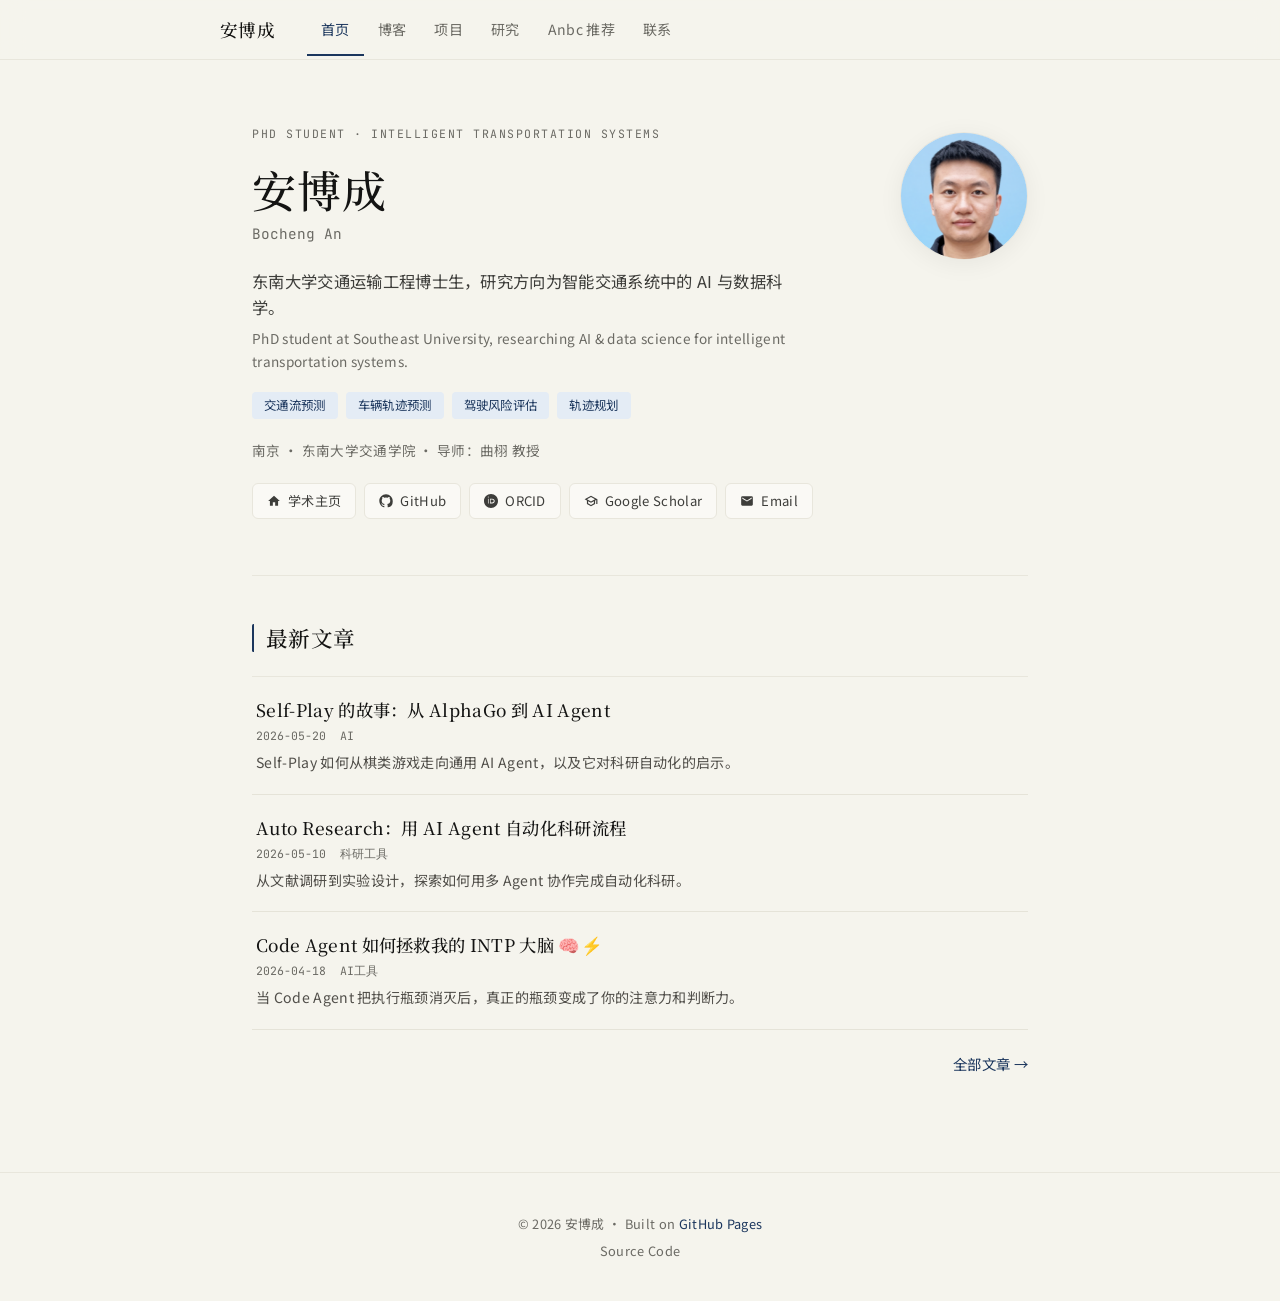
==== index.html @ 993561b3 "refactor: Kami 亮色编辑感重构 — parchment/ink-blue 单色调、衬线标题层级、卡片改细线列表、撤 banner" ====
<!DOCTYPE html>
<html lang="zh-CN">
<head>
<meta charset="UTF-8">
<meta name="viewport" content="width=device-width, initial-scale=1.0">
<title>安博成 | Bocheng An</title>
<link rel="icon" type="image/png" href="favicon.png">
<meta name="description" content="安博成（Bocheng An）的个人主页 — 东南大学交通运输工程博士生，研究方向为智能交通系统中的 AI 与数据科学。">
<meta property="og:title" content="安博成 | Bocheng An">
<meta property="og:description" content="东南大学交通运输工程博士生，研究方向为智能交通系统中的 AI 与数据科学。">
<meta property="og:type" content="website">
<meta property="og:image" content="https://xiaoan17.github.io/banner.jpg">
<link rel="preconnect" href="https://fonts.googleapis.com">
<link rel="preconnect" href="https://fonts.gstatic.com" crossorigin>
<link href="https://fonts.googleapis.com/css2?family=JetBrains+Mono:wght@400;700&family=Noto+Sans+SC:wght@300;400;500;700&family=Noto+Serif+SC:wght@500&display=swap" rel="stylesheet">
<style>
:root {
  --parchment: #f5f4ed; --ivory: #faf9f5; --warm-sand: #e8e6dc;
  --brand: #1B365D;
  --near-black: #141413; --dark-warm: #3d3d3a; --olive: #504e49; --stone: #6b6a64;
  --border: #e8e6dc; --border-soft: #e5e3d8; --tag-bg: #E4ECF5;
  --serif: 'Noto Serif SC', 'Songti SC', 'STSong', Georgia, serif;
  --sans: 'Noto Sans SC', -apple-system, 'PingFang SC', sans-serif;
  --mono: 'JetBrains Mono', 'SF Mono', Consolas, monospace;
}
* { margin: 0; padding: 0; box-sizing: border-box; }
::selection { background: var(--tag-bg); color: var(--brand); }
:focus-visible { outline: 2px solid var(--brand); outline-offset: 2px; border-radius: 4px; }
html { scroll-behavior: smooth; }
body {
  font-family: var(--sans); background: var(--parchment); color: var(--near-black);
  line-height: 1.65; letter-spacing: 0.02em; min-height: 100vh;
}
.mono { font-family: var(--mono); letter-spacing: 0; }
a { color: var(--brand); text-decoration: none; }
a:hover { text-decoration: underline; text-underline-offset: 3px; }
.container { max-width: 840px; margin: 0 auto; padding: 0 32px; }

/* Nav */
.site-nav {
  position: sticky; top: 0; z-index: 90; background: rgba(245,244,237,0.9);
  backdrop-filter: blur(12px); border-bottom: 1px solid var(--border); padding: 0 32px;
}
.nav-inner { max-width: 840px; margin: 0 auto; display: flex; align-items: center; }
.nav-brand {
  font-family: var(--serif); font-weight: 500; font-size: 1.1em; letter-spacing: 0.02em;
  margin-right: 32px; padding: 15px 0; color: var(--near-black);
}
.nav-tabs { display: flex; overflow-x: auto; }
.nav-tab {
  padding: 15px 14px 13px; font-size: 0.88em; color: var(--stone); cursor: pointer;
  border-bottom: 2px solid transparent; transition: color 0.15s; white-space: nowrap; user-select: none;
}
.nav-tab:hover { color: var(--near-black); }
.nav-tab.active { color: var(--brand); border-bottom-color: var(--brand); }

/* Pages */
.page { display: none; padding: 56px 0 96px; min-height: 70vh; }
.page.active { display: block; }

/* Hero */
.hero { padding: 8px 0 56px; border-bottom: 1px solid var(--border); }
.hero-grid { display: grid; grid-template-columns: 1fr auto; gap: 48px; align-items: start; }
.hero-right { display: flex; flex-direction: column; align-items: center; padding-top: 8px; }
.hero-avatar {
  width: 128px; height: 128px; border-radius: 50%; overflow: hidden;
  border: 1px solid var(--border); box-shadow: 0 4px 24px rgba(0,0,0,0.06);
  background: var(--ivory);
}
.hero-avatar img {
  width: 100%; height: 100%; object-fit: cover; object-position: center 15%;
}
.hero-eyebrow {
  font-family: var(--mono); font-size: 0.72em; letter-spacing: 1.5px; text-transform: uppercase;
  color: var(--stone); margin-bottom: 20px;
}
.hero-name {
  font-family: var(--serif); font-weight: 500; font-size: 2.75em; line-height: 1.2;
  letter-spacing: 0.02em; color: var(--near-black); margin-bottom: 6px;
}
.hero-name-en { font-family: var(--mono); font-size: 0.9em; color: var(--stone); margin-bottom: 22px; letter-spacing: 0; }
.hero-tagline { font-size: 1.02em; color: var(--dark-warm); max-width: 560px; margin-bottom: 6px; }
.hero-tagline-en { font-size: 0.85em; color: var(--stone); max-width: 560px; }
.hero-chips { display: flex; flex-wrap: wrap; gap: 8px; margin: 20px 0; }
.hero-chip {
  font-size: 0.78em; padding: 3px 12px; border-radius: 4px;
  background: var(--tag-bg); color: var(--brand);
}
.hero-meta { font-size: 0.85em; color: var(--stone); margin-bottom: 22px; }

/* Social Links */
.social-links { display: flex; gap: 8px; flex-wrap: wrap; }
.social-link {
  display: inline-flex; align-items: center; gap: 7px;
  padding: 6px 14px; border-radius: 6px; font-size: 0.82em;
  background: var(--ivory); border: 1px solid var(--border);
  color: var(--dark-warm); transition: color 0.15s, border-color 0.15s, box-shadow 0.15s;
}
.social-link svg { width: 14px; height: 14px; fill: currentColor; flex-shrink: 0; }
.social-link:hover {
  color: var(--brand); border-color: var(--brand); text-decoration: none;
  box-shadow: 0 4px 24px rgba(0,0,0,0.05);
}

/* Section Titles */
.section-title {
  font-family: var(--serif); font-weight: 500; font-size: 1.35em; color: var(--near-black);
  line-height: 1.3; letter-spacing: 0.02em;
  margin: 48px 0 24px; padding-left: 12px;
  border-left: 2.5px solid var(--brand); border-radius: 1.5px;
}
.page > .section-title:first-child { margin-top: 0; }

/* Blog & Project Entry Lists */
.blog-list, .project-list { border-top: 1px solid var(--border); }
.blog-card, .project-card {
  display: block; padding: 20px 4px; border-bottom: 1px solid var(--border-soft);
  color: var(--near-black);
}
a.blog-card:hover, a.project-card:hover { text-decoration: none; }
a.blog-card:hover .blog-card-title, a.project-card:hover .project-card-name { color: var(--brand); }
.blog-card-title, .project-card-name {
  font-family: var(--serif); font-weight: 500; font-size: 1.08em; color: var(--near-black);
  line-height: 1.45; margin-bottom: 4px; transition: color 0.15s;
}
.blog-card-meta, .project-card-meta {
  font-family: var(--mono); font-size: 0.72em; color: var(--stone); letter-spacing: 0;
  display: flex; flex-wrap: wrap; gap: 8px 14px;
}
.blog-card-desc, .project-card-desc { font-size: 0.88em; color: var(--olive); line-height: 1.6; margin-top: 6px; }
.blog-card-tags { display: flex; gap: 6px; margin-top: 10px; flex-wrap: wrap; }
.tag {
  font-size: 0.7em; padding: 2px 8px; border-radius: 3px;
  background: var(--tag-bg); color: var(--brand);
}

/* Research Section */
.scholar-metrics { display: flex; gap: 40px; flex-wrap: wrap; margin-bottom: 36px; }
a.scholar-metrics { color: inherit; }
a.scholar-metrics:hover { text-decoration: none; }
.scholar-metric .num {
  font-family: var(--serif); font-weight: 500; font-size: 2em; line-height: 1.2;
  color: var(--brand); font-variant-numeric: tabular-nums;
}
.scholar-metric .num.range { font-size: 1.15em; padding-top: 0.6em; }
.scholar-metric .label { font-size: 0.75em; color: var(--stone); margin-top: 4px; }
.research-tags { display: flex; flex-wrap: wrap; gap: 8px; margin-bottom: 32px; }
.research-tag {
  padding: 4px 14px; border-radius: 20px; font-size: 0.8em; cursor: pointer;
  background: var(--ivory); border: 1px solid var(--border); color: var(--stone);
  transition: all 0.15s; user-select: none;
}
.research-tag:hover { border-color: var(--brand); color: var(--brand); }
.research-tag.active { background: var(--tag-bg); border-color: transparent; color: var(--brand); }
.research-tag .count { font-family: var(--mono); font-size: 0.75em; opacity: 0.6; margin-left: 4px; letter-spacing: 0; }
.year-header {
  font-family: var(--serif); font-weight: 500; font-size: 1.15em; color: var(--near-black);
  letter-spacing: 0.02em; margin: 36px 0 0; padding-bottom: 10px;
}
.year-header:first-of-type { margin-top: 0; }
.paper-list { border-top: 1px solid var(--border); }
.paper-card { padding: 20px 4px; border-bottom: 1px solid var(--border-soft); }
.paper-card-header { display: flex; align-items: baseline; gap: 16px; margin-bottom: 6px; }
.paper-title { font-family: var(--serif); font-weight: 500; font-size: 1.02em; color: var(--near-black); line-height: 1.5; flex: 1; }
.paper-title a { color: var(--near-black); }
.paper-title a:hover { color: var(--brand); text-decoration: none; }
.paper-cite-count {
  flex-shrink: 0; font-family: var(--mono); font-size: 0.75em; color: var(--brand);
  letter-spacing: 0; font-variant-numeric: tabular-nums; white-space: nowrap;
}
.paper-meta {
  font-family: var(--mono); font-size: 0.72em; color: var(--stone); letter-spacing: 0;
  margin-bottom: 6px; display: flex; flex-wrap: wrap; gap: 6px 14px; align-items: baseline;
}
.paper-type { color: var(--brand); text-transform: uppercase; letter-spacing: 0.5px; }
.paper-venue { color: var(--dark-warm); }
.paper-authors { font-size: 0.85em; color: var(--olive); margin-bottom: 4px; }
.paper-authors strong { color: var(--near-black); font-weight: 500; }
.paper-links { display: flex; gap: 16px; margin-top: 8px; flex-wrap: wrap; font-size: 0.8em; }
.paper-abstract {
  font-size: 0.85em; color: var(--olive); line-height: 1.65; margin-top: 8px;
  max-height: 0; overflow: hidden; transition: max-height 0.3s ease;
}
.paper-abstract.show { max-height: 500px; }
.paper-toggle {
  font-size: 0.78em; color: var(--brand); cursor: pointer; margin-top: 6px;
  display: inline-block; user-select: none;
}
.paper-toggle:hover { text-decoration: underline; text-underline-offset: 3px; }
.page-note { margin-top: 32px; font-size: 0.8em; color: var(--stone); }

/* Recommend Section */
.page-intro { color: var(--olive); margin-bottom: 8px; font-size: 0.92em; }
.list-subhead {
  font-family: var(--mono); font-size: 0.75em; letter-spacing: 1.5px; text-transform: uppercase;
  color: var(--stone); margin: 36px 0 16px;
}
.page-intro + .list-subhead { margin-top: 24px; }

/* Contact Section */
.contact-list { border-top: 1px solid var(--border); }
.contact-card {
  display: flex; align-items: baseline; gap: 24px; padding: 15px 4px;
  border-bottom: 1px solid var(--border-soft); color: var(--near-black);
}
.contact-card:hover { text-decoration: none; }
.contact-card:hover .contact-value { color: var(--brand); }
.contact-label {
  font-family: var(--mono); font-size: 0.75em; color: var(--stone);
  width: 120px; flex-shrink: 0; letter-spacing: 0;
}
.contact-value { font-size: 0.95em; transition: color 0.15s; }
.contact-note {
  margin-top: 36px; border-left: 2px solid var(--brand); padding: 4px 0 4px 16px;
  color: var(--olive); font-size: 0.92em; line-height: 1.7;
}
.contact-note-title { font-family: var(--serif); font-weight: 500; color: var(--near-black); margin-bottom: 6px; }

/* Footer */
.site-footer {
  text-align: center; padding: 40px 0; border-top: 1px solid var(--border);
  color: var(--stone); font-size: 0.8em;
}

/* Responsive */
@media (max-width: 768px) {
  .hero { padding: 0 0 44px; }
  .hero-grid { grid-template-columns: 1fr; gap: 28px; }
  .hero-right { order: -1; align-items: flex-start; padding-top: 0; }
  .hero-avatar { width: 96px; height: 96px; }
  .hero-name { font-size: 2.1em; }
  .section-title { margin: 44px 0 20px; font-size: 1.2em; }
  .container { padding: 0 20px; }
  .site-nav { padding: 0 20px; }
  .nav-tab { padding: 15px 10px 13px; font-size: 0.82em; }
  .scholar-metrics { gap: 24px; }
  .contact-label { width: 92px; }
}
</style>
</head>
<body>

<!-- Navigation -->
<nav class="site-nav">
  <div class="nav-inner">
    <div class="nav-brand">安博成</div>
    <div class="nav-tabs">
      <div class="nav-tab active" data-page="home">首页</div>
      <div class="nav-tab" data-page="blog">博客</div>
      <div class="nav-tab" data-page="projects">项目</div>
      <div class="nav-tab" data-page="research">研究</div>
      <div class="nav-tab" data-page="recommend">Anbc 推荐</div>
      <div class="nav-tab" data-page="contact">联系</div>
    </div>
  </div>
</nav>

<div class="container">

  <!-- ========== HOME PAGE ========== -->
  <div id="page-home" class="page active">
    <div class="hero">
      <div class="hero-grid">
        <div class="hero-left">
          <div class="hero-eyebrow">PhD Student · Intelligent Transportation Systems</div>
          <h1 class="hero-name">安博成</h1>
          <div class="hero-name-en">Bocheng An</div>
          <p class="hero-tagline">
            东南大学交通运输工程博士生，研究方向为智能交通系统中的 AI 与数据科学。
          </p>
          <p class="hero-tagline-en">
            PhD student at Southeast University, researching AI &amp; data science for intelligent transportation systems.
          </p>
          <div class="hero-chips">
            <span class="hero-chip">交通流预测</span>
            <span class="hero-chip">车辆轨迹预测</span>
            <span class="hero-chip">驾驶风险评估</span>
            <span class="hero-chip">轨迹规划</span>
          </div>
          <div class="hero-meta">南京 · 东南大学交通学院 · 导师：曲栩 教授</div>
          <div class="social-links">
            <a class="social-link" href="https://xiaoan17.github.io/anbc/" target="_blank"><svg viewBox="0 0 24 24"><path d="M10 20v-6h4v6h5v-8h3L12 3 2 12h3v8z"/></svg>学术主页</a>
            <a class="social-link" href="https://github.com/xiaoan17" target="_blank"><svg viewBox="0 0 24 24"><path d="M12 .5C5.65.5.5 5.65.5 12c0 5.08 3.29 9.39 7.86 10.91.58.11.79-.25.79-.56 0-.27-.01-1.17-.02-2.12-3.2.7-3.88-1.36-3.88-1.36-.52-1.33-1.28-1.68-1.28-1.68-1.04-.71.08-.7.08-.7 1.15.08 1.76 1.18 1.76 1.18 1.03 1.76 2.69 1.25 3.35.96.1-.75.4-1.25.72-1.54-2.55-.29-5.24-1.28-5.24-5.69 0-1.26.45-2.28 1.18-3.09-.12-.29-.51-1.46.11-3.05 0 0 .97-.31 3.17 1.18a11 11 0 0 1 5.78 0c2.2-1.49 3.17-1.18 3.17-1.18.62 1.59.23 2.76.11 3.05.74.81 1.18 1.83 1.18 3.09 0 4.42-2.7 5.39-5.26 5.68.41.35.77 1.05.77 2.12 0 1.53-.01 2.76-.01 3.14 0 .31.21.67.8.56A10.52 10.52 0 0 0 23.5 12C23.5 5.65 18.35.5 12 .5z"/></svg>GitHub</a>
            <a class="social-link" href="https://orcid.org/0000-0003-2632-2748" target="_blank"><svg viewBox="0 0 24 24"><path d="M12 0C5.372 0 0 5.372 0 12s5.372 12 12 12 12-5.372 12-12S18.628 0 12 0zM7.369 4.378a.86.86 0 0 1 .86.86.86.86 0 0 1-.86.861.86.86 0 0 1-.859-.86.86.86 0 0 1 .86-.861zm-.556 3.748h1.105v8.021H6.813V8.126zm3.46 0h3.486c3.16 0 4.53 2.362 4.53 4.005 0 2.394-1.785 4.016-4.455 4.016h-3.56V8.126zm1.108 1.472v5.177h2.389c1.923 0 2.929-1.467 2.929-2.589 0-1.245-.896-2.588-2.846-2.588h-2.472z"/></svg>ORCID</a>
            <a class="social-link" href="https://scholar.google.com/citations?user=BPZAsM0AAAAJ&hl=en" target="_blank"><svg viewBox="0 0 24 24"><path d="M12 3 1 9l4 2.18v6L12 21l7-3.82v-6l2-1.09V17h2V9L12 3zm6.82 6L12 12.72 5.18 9 12 5.28 18.82 9zM17 15.99l-5 2.73-5-2.73v-3.72L12 15l5-2.73v3.72z"/></svg>Google Scholar</a>
            <a class="social-link" href="mailto:anbc17@seu.edu.cn"><svg viewBox="0 0 24 24"><path d="M20 4H4a2 2 0 0 0-2 2v12a2 2 0 0 0 2 2h16a2 2 0 0 0 2-2V6a2 2 0 0 0-2-2zm0 4-8 5-8-5V6l8 5 8-5v2z"/></svg>Email</a>
          </div>
        </div>
        <div class="hero-right">
          <div class="hero-avatar"><img src="avatar.png" alt="安博成"></div>
        </div>
      </div>
    </div>

    <!-- Latest Posts Preview -->
    <div class="section-title">最新文章</div>
    <div class="blog-list">
      <a class="blog-card" href="blog_self_play_story.html" target="_blank" style="display:block">
        <div class="blog-card-title">Self-Play 的故事：从 AlphaGo 到 AI Agent</div>
        <div class="blog-card-meta">
          <span>2026-05-20</span>
          <span>AI</span>
        </div>
        <div class="blog-card-desc">Self-Play 如何从棋类游戏走向通用 AI Agent，以及它对科研自动化的启示。</div>
      </a>
      <a class="blog-card" href="blog_auto_research_v2.html" target="_blank" style="display:block">
        <div class="blog-card-title">Auto Research：用 AI Agent 自动化科研流程</div>
        <div class="blog-card-meta">
          <span>2026-05-10</span>
          <span>科研工具</span>
        </div>
        <div class="blog-card-desc">从文献调研到实验设计，探索如何用多 Agent 协作完成自动化科研。</div>
      </a>
      <a class="blog-card" href="blog_code_agents.html" target="_blank" style="display:block">
        <div class="blog-card-title">Code Agent 如何拯救我的 INTP 大脑 🧠⚡</div>
        <div class="blog-card-meta">
          <span>2026-04-18</span>
          <span>AI工具</span>
        </div>
        <div class="blog-card-desc">当 Code Agent 把执行瓶颈消灭后，真正的瓶颈变成了你的注意力和判断力。</div>
      </a>
    </div>
    <div style="margin-top: 20px; text-align: right;">
      <a href="#blog" onclick="switchPage('blog'); return false;" style="font-size: 0.9em;">全部文章 →</a>
    </div>
  </div>

  <!-- ========== BLOG PAGE ========== -->
  <div id="page-blog" class="page">
    <div class="section-title">博客文章</div>
    <div class="blog-list">
      <a class="blog-card" href="blog_code_agents.html" target="_blank" style="display:block">
        <div class="blog-card-title">Code Agent 如何拯救我的 INTP 大脑 🧠⚡</div>
        <div class="blog-card-meta">
          <span>2026-04-18</span>
          <span>安博成</span>
        </div>
        <div class="blog-card-desc">当 Code Agent 把执行瓶颈消灭后，真正的瓶颈变成了你的注意力和判断力。分享我使用 AI Agent 的经验与生存法则。</div>
        <div class="blog-card-tags">
          <span class="tag">AI Agent</span>
          <span class="tag">效率</span>
          <span class="tag">INTP</span>
        </div>
      </a>

      <a class="blog-card" href="blog_auto_research_v2.html" target="_blank" style="display:block">
        <div class="blog-card-title">Auto Research：用 AI Agent 自动化科研流程</div>
        <div class="blog-card-meta">
          <span>2026-05-10</span>
          <span>安博成</span>
        </div>
        <div class="blog-card-desc">从文献调研到实验设计，探索如何用多 Agent 协作完成自动化科研。涵盖 ARIS 框架的核心思路与实践。</div>
        <div class="blog-card-tags">
          <span class="tag">Auto Research</span>
          <span class="tag">Multi-Agent</span>
          <span class="tag">科研</span>
        </div>
      </a>

      <a class="blog-card" href="blog_self_play_story.html" target="_blank" style="display:block">
        <div class="blog-card-title">Self-Play 的故事：从 AlphaGo 到 AI Agent</div>
        <div class="blog-card-meta">
          <span>2026-05-20</span>
          <span>安博成</span>
        </div>
        <div class="blog-card-desc">Self-Play 如何从棋类游戏走向通用 AI Agent，以及它对科研自动化的启示。</div>
        <div class="blog-card-tags">
          <span class="tag">Self-Play</span>
          <span class="tag">AlphaGo</span>
          <span class="tag">AI</span>
        </div>
      </a>

      <!-- Placeholder for future posts -->
      <div class="blog-card" style="border-style: dashed; opacity: 0.5; cursor: default;">
        <div class="blog-card-title">更多文章正在路上… ✍️</div>
        <div class="blog-card-desc">后续将分享交通 AI、科研工具、编程实践等内容。</div>
      </div>
    </div>
  </div>

  <!-- ========== PROJECTS PAGE ========== -->
  <div id="page-projects" class="page">
    <div class="section-title">开源项目</div>
    <div class="project-list">

      <a class="project-card" href="https://github.com/xiaoan17/AI_teams" target="_blank">
        <div class="project-card-name">AI Teams</div>
        <div class="project-card-desc">多 Agent 协作平台，实现 AI 团队角色分工与自动化工作流。</div>
        <div class="project-card-meta"><span>JavaScript</span><span>★ 1</span></div>
      </a>

      <a class="project-card" href="https://github.com/xiaoan17/agent-teams-libs" target="_blank">
        <div class="project-card-name">Agent Teams Libs</div>
        <div class="project-card-desc">AI Agent 团队角色库 — 人机双轨工作流，Claude+Codex 双引擎。定义从 0 到 1 的 AI 软件团队。</div>
        <div class="project-card-meta"><span>TypeScript</span><span>★ 0</span></div>
      </a>

      <a class="project-card" href="https://github.com/xiaoan17/Spark_reader" target="_blank">
        <div class="project-card-name">Spark Reader</div>
        <div class="project-card-desc">Spark Reader macOS beta 版本构建。</div>
        <div class="project-card-meta"><span>TypeScript</span><span>★ 1</span></div>
      </a>

      <a class="project-card" href="https://github.com/xiaoan17/webagent_cli" target="_blank">
        <div class="project-card-name">WebAgent CLI</div>
        <div class="project-card-desc">Web Agent 命令行工具。</div>
        <div class="project-card-meta"><span>JavaScript</span><span>★ 0</span></div>
      </a>

      <a class="project-card" href="https://github.com/xiaoan17/OSRM_route_distance" target="_blank">
        <div class="project-card-name">OSRM Route Distance</div>
        <div class="project-card-desc">基于 OSRM 实现经纬度间批量 driving route distance 估算，比直接经纬度计算更准确。</div>
        <div class="project-card-meta"><span>Python</span><span>★ 1</span></div>
      </a>

      <a class="project-card" href="https://github.com/xiaoan17/Tactics2d_Tutorial" target="_blank">
        <div class="project-card-name">Tactics2D Tutorial</div>
        <div class="project-card-desc">基于 Tactics2D 官方教程整理的常用 Python 脚本，含注释和结果图。</div>
        <div class="project-card-meta"><span>Python</span><span>★ 0</span></div>
      </a>

      <a class="project-card" href="https://github.com/xiaoan17/famou_for_math" target="_blank">
        <div class="project-card-name">FAMOU for Math</div>
        <div class="project-card-desc">数学建模相关代码。</div>
        <div class="project-card-meta"><span>Python</span><span>★ 1</span></div>
      </a>

    </div>
  </div>

  <!-- ========== RESEARCH PAGE ========== -->
  <div id="page-research" class="page">
    <div class="section-title">学术成果</div>

    <!-- Scholar Stats -->
    <a class="scholar-metrics" href="https://scholar.google.com/citations?user=BPZAsM0AAAAJ&hl=en" target="_blank">
      <div class="scholar-metric">
        <div class="num">110</div>
        <div class="label">总引用</div>
      </div>
      <div class="scholar-metric">
        <div class="num">18</div>
        <div class="label">论文 / 专利</div>
      </div>
      <div class="scholar-metric">
        <div class="num range">2022–2026</div>
        <div class="label">发表跨度</div>
      </div>
    </a>

    <!-- Research Area Tags -->
    <div class="research-tags">
      <span class="research-tag active" data-filter="all">全部</span>
      <span class="research-tag" data-filter="traffic-flow">交通流预测</span>
      <span class="research-tag" data-filter="trajectory">轨迹预测</span>
      <span class="research-tag" data-filter="risk">风险评估</span>
      <span class="research-tag" data-filter="graph">图神经网络</span>
      <span class="research-tag" data-filter="potential-field">势场理论</span>
      <span class="research-tag" data-filter="control">交通控制</span>
      <span class="research-tag" data-filter="patent">专利</span>
      <span class="research-tag" data-filter="llm">LLM</span>
    </div>

    <!-- 2026 -->
    <div class="year-header" data-year="2026">2026</div>
    <div class="paper-list">
      <div class="paper-card" data-tags="trajectory">
        <div class="paper-card-header">
          <div class="paper-title"><a href="https://scholar.google.com/citations?view_op=view_citation&hl=en&user=BPZAsM0AAAAJ&citation_for_view=BPZAsM0AAAAJ:_FxGoFyzp5QC" target="_blank">VARNet: A Transformer-Based Model for Vehicle Trajectory Prediction with Variable-Length Input Sequences</a></div>
          <span class="paper-cite-count">0 引用</span>
        </div>
        <div class="paper-meta">
          <span class="paper-type type-journal">Journal</span>
          <span class="paper-venue">Journal of Transportation Engineering, Part A: Systems</span>
          <span>2026</span>
        </div>
        <div class="paper-authors"><strong>Bocheng An</strong>, Chuang Cui, Rui Gan, Xu Qu, Bin Ran</div>
        <div class="paper-links">
          <a class="paper-link" href="https://scholar.google.com/citations?view_op=view_citation&hl=en&user=BPZAsM0AAAAJ&citation_for_view=BPZAsM0AAAAJ:_FxGoFyzp5QC" target="_blank">Scholar ↗</a>
        </div>
      </div>

      <div class="paper-card" data-tags="traffic-flow,graph">
        <div class="paper-card-header">
          <div class="paper-title"><a href="https://scholar.google.com/citations?view_op=view_citation&hl=en&user=BPZAsM0AAAAJ&citation_for_view=BPZAsM0AAAAJ:LkGwnXOMwfcC" target="_blank">Efficient Large-Scale Traffic Flow Forecasting via Multi-Subgraph Spatio-Temporal Graph Convolutional Networks</a></div>
          <span class="paper-cite-count">0 引用</span>
        </div>
        <div class="paper-meta">
          <span class="paper-type type-journal">Journal</span>
          <span class="paper-venue">Journal of Intelligent Transportation Systems</span>
          <span>2026</span>
        </div>
        <div class="paper-authors"><strong>Bocheng An</strong>, Chuang Cui, Rui Gan, Xu Qu, Bin Ran</div>
        <div class="paper-links">
          <a class="paper-link" href="https://scholar.google.com/citations?view_op=view_citation&hl=en&user=BPZAsM0AAAAJ&citation_for_view=BPZAsM0AAAAJ:LkGwnXOMwfcC" target="_blank">Scholar ↗</a>
        </div>
        <span class="paper-toggle" onclick="this.parentElement.querySelector('.paper-abstract').classList.toggle('show')">展开摘要 ▾</span>
        <div class="paper-abstract">Proposes MuSTGCN, a Multi-Subgraph Spatio-Temporal Graph Convolutional Network for large-scale traffic flow prediction. Divides the graph into subgraphs around pivotal nodes, trains each subgraph separately, and merges outputs. Validates on 8,600-node real-world datasets with significantly reduced training/inference time and GPU memory.</div>
      </div>

      <div class="paper-card" data-tags="llm">
        <div class="paper-card-header">
          <div class="paper-title"><a href="https://scholar.google.com/citations?view_op=view_citation&hl=en&user=BPZAsM0AAAAJ&citation_for_view=BPZAsM0AAAAJ:roLk4NBRz8UC" target="_blank">Beyond Static Evaluation: Co-Evolutionary Mechanisms for LLM-Driven Strategy Evolution in Adversarial Games</a></div>
          <span class="paper-cite-count">0 引用</span>
        </div>
        <div class="paper-meta">
          <span class="paper-type type-preprint">Preprint</span>
          <span class="paper-venue">arXiv:2606.10389</span>
          <span>2026</span>
        </div>
        <div class="paper-authors">H Li, Z Ge, Z Zhang, X Yuan, Y Lo, Q Liu, <strong>Bocheng An</strong>, D Rong, J Liu, A Li, J Wu, D Yin, D Shen</div>
        <div class="paper-links">
          <a class="paper-link" href="https://scholar.google.com/citations?view_op=view_citation&hl=en&user=BPZAsM0AAAAJ&citation_for_view=BPZAsM0AAAAJ:roLk4NBRz8UC" target="_blank">Scholar ↗</a>
          <a class="paper-link" href="https://arxiv.org/abs/2606.10389" target="_blank">arXiv ↗</a>
        </div>
        <span class="paper-toggle" onclick="this.parentElement.querySelector('.paper-abstract').classList.toggle('show')">展开摘要 ▾</span>
        <div class="paper-abstract">Introduces FAMOU, a code-evolution framework for adversarial multi-agent games with three co-evolutionary mechanisms (evaluator co-evolution, hierarchical deep evaluation, weakness pressure). Won 1st in hardware and 3rd in simulation at the AAMAS 2026 MCTF Competition, achieving 0.526 combined score and 61.7% win rate on unseen opponents.</div>
      </div>
    </div>

    <!-- 2025 -->
    <div class="year-header" data-year="2025">2025</div>
    <div class="paper-list">
      <div class="paper-card" data-tags="trajectory,control">
        <div class="paper-card-header">
          <div class="paper-title"><a href="https://scholar.google.com/citations?view_op=view_citation&hl=en&user=BPZAsM0AAAAJ&citation_for_view=BPZAsM0AAAAJ:ufrVoPGSRksC" target="_blank">Mitigating Traffic Oscillations through Connected and Automated Vehicle Control: A Platoon-Level Cooperative Adaptive Cruise Control Strategy</a></div>
          <span class="paper-cite-count">1 引用</span>
        </div>
        <div class="paper-meta">
          <span class="paper-type type-journal">Journal</span>
          <span class="paper-venue">Applied Mathematical Modelling</span>
          <span>2025</span>
        </div>
        <div class="paper-authors">Z Zhou, C Wang, H Ma, <strong>Bocheng An</strong>, L Li, Y Zheng, C Bao, X Qu, B Ran</div>
        <div class="paper-links">
          <a class="paper-link" href="https://scholar.google.com/citations?view_op=view_citation&hl=en&user=BPZAsM0AAAAJ&citation_for_view=BPZAsM0AAAAJ:ufrVoPGSRksC" target="_blank">Scholar ↗</a>
        </div>
      </div>

      <div class="paper-card" data-tags="trajectory">
        <div class="paper-card-header">
          <div class="paper-title"><a href="https://scholar.google.com/citations?view_op=view_citation&hl=en&user=BPZAsM0AAAAJ&citation_for_view=BPZAsM0AAAAJ:W7OEmFMy1HYC" target="_blank">Goal-Based Neural Physics Vehicle Trajectory Prediction Model</a></div>
          <span class="paper-cite-count">18 引用</span>
        </div>
        <div class="paper-meta">
          <span class="paper-type type-journal">Journal</span>
          <span class="paper-venue">Transportation Research Part C: Emerging Technologies</span>
          <span>2025</span>
        </div>
        <div class="paper-authors">R Gan, H Shi, P Li, K Wu, <strong>Bocheng An</strong>, J You, L Li, J Ma, C Ma, B Ran</div>
        <div class="paper-links">
          <a class="paper-link" href="https://scholar.google.com/citations?view_op=view_citation&hl=en&user=BPZAsM0AAAAJ&citation_for_view=BPZAsM0AAAAJ:W7OEmFMy1HYC" target="_blank">Scholar ↗</a>
        </div>
      </div>

      <div class="paper-card" data-tags="risk">
        <div class="paper-card-header">
          <div class="paper-title"><a href="https://scholar.google.com/citations?view_op=view_citation&hl=en&user=BPZAsM0AAAAJ&citation_for_view=BPZAsM0AAAAJ:u-x6o8ySG0sC" target="_blank">A Unified Risk Metric for Freeway Vehicles Based on the Spatio-Temporal Overlap Probability of Predicted Positions</a></div>
          <span class="paper-cite-count">2 引用</span>
        </div>
        <div class="paper-meta">
          <span class="paper-type type-journal">Journal</span>
          <span class="paper-venue">Accident Analysis & Prevention</span>
          <span>2025</span>
        </div>
        <div class="paper-authors">Chuang Cui, <strong>Bocheng An</strong>, Linheng Li, Xu Qu, W Li</div>
        <div class="paper-links">
          <a class="paper-link" href="https://scholar.google.com/citations?view_op=view_citation&hl=en&user=BPZAsM0AAAAJ&citation_for_view=BPZAsM0AAAAJ:u-x6o8ySG0sC" target="_blank">Scholar ↗</a>
        </div>
      </div>

      <div class="paper-card" data-tags="llm,trajectory">
        <div class="paper-card-header">
          <div class="paper-title"><a href="https://scholar.google.com/citations?view_op=view_citation&hl=en&user=BPZAsM0AAAAJ&citation_for_view=BPZAsM0AAAAJ:IjCSPb-OGe4C" target="_blank">Planning Safety Trajectories with Dual-Phase, Physics-Informed, and Transportation Knowledge-Driven Large Language Model</a></div>
          <span class="paper-cite-count">2 引用</span>
        </div>
        <div class="paper-meta">
          <span class="paper-type type-preprint">Preprint</span>
          <span class="paper-venue">arXiv:2504.04562</span>
          <span>2025</span>
        </div>
        <div class="paper-authors">R Gan, P Li, K Long, <strong>Bocheng An</strong>, J You, K Wu, B Ran</div>
        <div class="paper-links">
          <a class="paper-link" href="https://scholar.google.com/citations?view_op=view_citation&hl=en&user=BPZAsM0AAAAJ&citation_for_view=BPZAsM0AAAAJ:IjCSPb-OGe4C" target="_blank">Scholar ↗</a>
          <a class="paper-link" href="https://arxiv.org/abs/2504.04562" target="_blank">arXiv ↗</a>
        </div>
      </div>

      <div class="paper-card" data-tags="patent">
        <div class="paper-card-header">
          <div class="paper-title"><a href="https://scholar.google.com/citations?view_op=view_citation&hl=en&user=BPZAsM0AAAAJ&citation_for_view=BPZAsM0AAAAJ:WF5omc3nYNoC" target="_blank">Microscopic Vehicle Motion Control System for Autonomous Driving</a></div>
          <span class="paper-cite-count">—</span>
        </div>
        <div class="paper-meta">
          <span class="paper-type type-patent">US Patent</span>
          <span class="paper-venue">US Patent App. 19/233,577</span>
          <span>2025</span>
        </div>
        <div class="paper-authors">B Ran, Z Wang, Q Yang, <strong>Bocheng An</strong>, B Liang, R Guo, Z Zhou, M Li, K Wu et al.</div>
        <div class="paper-links">
          <a class="paper-link" href="https://scholar.google.com/citations?view_op=view_citation&hl=en&user=BPZAsM0AAAAJ&citation_for_view=BPZAsM0AAAAJ:WF5omc3nYNoC" target="_blank">Scholar ↗</a>
        </div>
      </div>

      <div class="paper-card" data-tags="patent">
        <div class="paper-card-header">
          <div class="paper-title"><a href="https://scholar.google.com/citations?view_op=view_citation&hl=en&user=BPZAsM0AAAAJ&citation_for_view=BPZAsM0AAAAJ:u5HHmVD_uO8C" target="_blank">Roadside Edge Computing System for Autonomous Vehicles</a></div>
          <span class="paper-cite-count">—</span>
        </div>
        <div class="paper-meta">
          <span class="paper-type type-patent">US Patent</span>
          <span class="paper-venue">US Patent 12,333,932</span>
          <span>2025</span>
        </div>
        <div class="paper-authors">B Ran, <strong>Bocheng An</strong>, Z Zhou, M Li, K Wu, Y Cheng, Y Yao, H Shi, T Chen, S Li et al.</div>
        <div class="paper-links">
          <a class="paper-link" href="https://scholar.google.com/citations?view_op=view_citation&hl=en&user=BPZAsM0AAAAJ&citation_for_view=BPZAsM0AAAAJ:u5HHmVD_uO8C" target="_blank">Scholar ↗</a>
        </div>
      </div>
    </div>

    <!-- 2024 -->
    <div class="year-header" data-year="2024">2024</div>
    <div class="paper-list">
      <div class="paper-card" data-tags="trajectory,graph,potential-field">
        <div class="paper-card-header">
          <div class="paper-title"><a href="https://dx.doi.org/10.1109/JIOT.2024.3479221" target="_blank">Vehicular Speed Prediction Method for Highway Scenarios Based on Spatio-Temporal Graph Convolutional Networks and Potential Field Theory</a></div>
          <span class="paper-cite-count">4 引用</span>
        </div>
        <div class="paper-meta">
          <span class="paper-type type-journal">Journal</span>
          <span class="paper-venue">IEEE Internet of Things Journal</span>
          <span class="paper-if">IF = 8.2, Q1</span>
          <span>2024</span>
        </div>
        <div class="paper-authors">Linheng Li, <strong>Bocheng An</strong>, Dapeng Zhang, Rui Gan, Zhi Zhou, Xu Qu, Bin Ran</div>
        <div class="paper-links">
          <a class="paper-link" href="https://dx.doi.org/10.1109/JIOT.2024.3479221" target="_blank">IEEE Xplore ↗</a>
          <a class="paper-link" href="https://scholar.google.com/citations?view_op=view_citation&hl=en&user=BPZAsM0AAAAJ&citation_for_view=BPZAsM0AAAAJ:UeHWp8X0CEIC" target="_blank">Scholar ↗</a>
        </div>
        <span class="paper-toggle" onclick="this.parentElement.querySelector('.paper-abstract').classList.toggle('show')">展开摘要 ▾</span>
        <div class="paper-abstract">Proposes the Dynamic Edge Graph Convolutional Network (DEGCN) for microscopic vehicular speed prediction using a vehicle generalized-dynamic graph with potential field theory. Outperforms baselines on three real-world datasets.</div>
      </div>

      <div class="paper-card" data-tags="risk">
        <div class="paper-card-header">
          <div class="paper-title"><a href="https://dx.doi.org/10.1016/j.aap.2024.107611" target="_blank">A Freeway Vehicle Early Warning Method Based on Risk Map: Enhancing Traffic Safety Through Global Perspective Characterization of Driving Risk</a></div>
          <span class="paper-cite-count">13 引用</span>
        </div>
        <div class="paper-meta">
          <span class="paper-type type-journal">Journal</span>
          <span class="paper-venue">Accident Analysis & Prevention</span>
          <span class="paper-if">IF = 5.7, Q1</span>
          <span>2024</span>
        </div>
        <div class="paper-authors">Chuang Cui, <strong>Bocheng An</strong>, Linheng Li, Xu Qu, Huhe Manda, Bin Ran</div>
        <div class="paper-links">
          <a class="paper-link" href="https://dx.doi.org/10.1016/j.aap.2024.107611" target="_blank">Elsevier ↗</a>
          <a class="paper-link" href="https://scholar.google.com/citations?view_op=view_citation&hl=en&user=BPZAsM0AAAAJ&citation_for_view=BPZAsM0AAAAJ:9yKSN-GCB0IC" target="_blank">Scholar ↗</a>
        </div>
        <span class="paper-toggle" onclick="this.parentElement.querySelector('.paper-abstract').classList.toggle('show')">展开摘要 ▾</span>
        <div class="paper-abstract">Proposes a freeway vehicle early warning method based on risk map using Modified Time-to-Collision (MTTC). Warning time reduced by 29.6% and 73.3% of vehicles change lanes away from the accident vehicle.</div>
      </div>

      <div class="paper-card" data-tags="traffic-flow,graph">
        <div class="paper-card-header">
          <div class="paper-title"><a href="https://dx.doi.org/10.1109/TITS.2024.3396382" target="_blank">A Freeway Traffic Flow Prediction Model Based on a Generalized Dynamic Spatio-Temporal Graph Convolutional Network</a></div>
          <span class="paper-cite-count">21 引用</span>
        </div>
        <div class="paper-meta">
          <span class="paper-type type-journal">Journal</span>
          <span class="paper-venue">IEEE Trans. Intelligent Transportation Systems</span>
          <span class="paper-if">IF = 7.9, Q1</span>
          <span>2024</span>
        </div>
        <div class="paper-authors">Rui Gan, <strong>Bocheng An</strong>, Linheng Li, Xu Qu, Bin Ran</div>
        <div class="paper-links">
          <a class="paper-link" href="https://dx.doi.org/10.1109/TITS.2024.3396382" target="_blank">IEEE Xplore ↗</a>
          <a class="paper-link" href="https://scholar.google.com/citations?view_op=view_citation&hl=en&user=BPZAsM0AAAAJ&citation_for_view=BPZAsM0AAAAJ:qjMakFHDy7sC" target="_blank">Scholar ↗</a>
        </div>
        <span class="paper-toggle" onclick="this.parentElement.querySelector('.paper-abstract').classList.toggle('show')">展开摘要 ▾</span>
        <div class="paper-abstract">Introduces the Generalized Dynamic Spatio-Temporal Graph Convolutional Network (GDSTGCN) with a learning-based generalized dynamic graph structure that evolves with real-time traffic data. Outperforms state-of-the-art models on four datasets.</div>
      </div>

      <div class="paper-card" data-tags="car-following,potential-field">
        <div class="paper-card-header">
          <div class="paper-title"><a href="https://dx.doi.org/10.1016/j.physa.2024.129706" target="_blank">Stability Analysis and Numerical Simulation of a Car-Following Model Considering Safety Potential Field and V2X Communication</a></div>
          <span class="paper-cite-count">17 引用</span>
        </div>
        <div class="paper-meta">
          <span class="paper-type type-journal">Journal</span>
          <span class="paper-venue">Physica A: Statistical Mechanics and its Applications</span>
          <span class="paper-if">IF = 2.8, Q2</span>
          <span>2024</span>
        </div>
        <div class="paper-authors">Linheng Li, <strong>Bocheng An</strong>, Zhiyu Wang, Jing Gan, Xu Qu, Bin Ran</div>
        <div class="paper-links">
          <a class="paper-link" href="https://dx.doi.org/10.1016/j.physa.2024.129706" target="_blank">Elsevier ↗</a>
          <a class="paper-link" href="https://scholar.google.com/citations?view_op=view_citation&hl=en&user=BPZAsM0AAAAJ&citation_for_view=BPZAsM0AAAAJ:Y0pCki6q_DkC" target="_blank">Scholar ↗</a>
        </div>
        <span class="paper-toggle" onclick="this.parentElement.querySelector('.paper-abstract').classList.toggle('show')">展开摘要 ▾</span>
        <div class="paper-abstract">Develops an improved car-following model under V2X environment. The field-based model outperforms the distance-based model. Stability improves as the number of leading vehicles increases.</div>
      </div>
    </div>

    <!-- 2023 -->
    <div class="year-header" data-year="2023">2023</div>
    <div class="paper-list">
      <div class="paper-card" data-tags="potential-field,car-following">
        <div class="paper-card-header">
          <div class="paper-title"><a href="https://dx.doi.org/10.26599/JICV.2023.9210006" target="_blank">Anisotropy Safety Potential Field Model under Intelligent and Connected Vehicle Environment and Its Application in Car-Following Modeling</a></div>
          <span class="paper-cite-count">24 引用</span>
        </div>
        <div class="paper-meta">
          <span class="paper-type type-journal">Journal</span>
          <span class="paper-venue">Journal of Intelligent and Connected Vehicles</span>
          <span>2023</span>
        </div>
        <div class="paper-authors">Haozhan Ma, <strong>Bocheng An</strong>, Linheng Li, Zhi Zhou, Xu Qu, Bin Ran</div>
        <div class="paper-links">
          <a class="paper-link" href="https://dx.doi.org/10.26599/JICV.2023.9210006" target="_blank">Publisher ↗</a>
          <a class="paper-link" href="https://scholar.google.com/citations?view_op=view_citation&hl=en&user=BPZAsM0AAAAJ&citation_for_view=BPZAsM0AAAAJ:YsMSGLbcyi4C" target="_blank">Scholar ↗</a>
        </div>
        <span class="paper-toggle" onclick="this.parentElement.querySelector('.paper-abstract').classList.toggle('show')">展开摘要 ▾</span>
        <div class="paper-abstract">Proposes an anisotropic potential field model considering vehicle impact variability in different directions, introducing equivalent distances, co-virtual forces, target forces and lane resistance.</div>
      </div>

      <div class="paper-card" data-tags="control">
        <div class="paper-card-header">
          <div class="paper-title"><a href="https://dx.doi.org/10.1061/9780784484869.128" target="_blank">Cooperative Control Strategy of Variable Speed Limit and Lane Change Guidance in Freeway Bottleneck Area</a></div>
          <span class="paper-cite-count">—</span>
        </div>
        <div class="paper-meta">
          <span class="paper-type type-conference">Conference</span>
          <span class="paper-venue">CICTP 2023</span>
          <span>2023</span>
        </div>
        <div class="paper-authors">Chuang Cui, <strong>Bocheng An</strong>, Xu Qu</div>
        <div class="paper-links">
          <a class="paper-link" href="https://dx.doi.org/10.1061/9780784484869.128" target="_blank">Publisher ↗</a>
          <a class="paper-link" href="https://scholar.google.com/citations?view_op=view_citation&hl=en&user=BPZAsM0AAAAJ&citation_for_view=BPZAsM0AAAAJ:d1gkVwhDpl0C" target="_blank">Scholar ↗</a>
        </div>
        <span class="paper-toggle" onclick="this.parentElement.querySelector('.paper-abstract').classList.toggle('show')">展开摘要 ▾</span>
        <div class="paper-abstract">Proposes a cooperative control strategy combining variable speed limit (VSL) and lane change guidance (LCG) for freeway bottleneck areas using model predictive control (MPC).</div>
      </div>

      <div class="paper-card" data-tags="risk">
        <div class="paper-card-header">
          <div class="paper-title"><a href="https://dx.doi.org/10.1049/itr2.12405" target="_blank">Mass-Based Omni-Directional Risk Indicator (MORI) for Multi-Participant Traffic</a></div>
          <span class="paper-cite-count">8 引用</span>
        </div>
        <div class="paper-meta">
          <span class="paper-type type-journal">Journal</span>
          <span class="paper-venue">IET Intelligent Transport Systems</span>
          <span class="paper-if">IF = 2.3, Q2</span>
          <span>2023</span>
        </div>
        <div class="paper-authors">Haozhan Ma, Linheng Li, <strong>Bocheng An</strong>, Ziwei Yi, Xu Qu, Bin Ran</div>
        <div class="paper-links">
          <a class="paper-link" href="https://dx.doi.org/10.1049/itr2.12405" target="_blank">Wiley ↗</a>
          <a class="paper-link" href="https://scholar.google.com/citations?view_op=view_citation&hl=en&user=BPZAsM0AAAAJ&citation_for_view=BPZAsM0AAAAJ:2osOgNQ5qMEC" target="_blank">Scholar ↗</a>
        </div>
        <span class="paper-toggle" onclick="this.parentElement.querySelector('.paper-abstract').classList.toggle('show')">展开摘要 ▾</span>
        <div class="paper-abstract">Introduces the concept of "risk pair" and develops an omnidirectional risk indicator (ORI), with mass-based superposition (MORI) for two-dimensional complex traffic scenarios.</div>
      </div>
    </div>

    <!-- 2022 -->
    <div class="year-header" data-year="2022">2022</div>
    <div class="paper-list">
      <div class="paper-card" data-tags="trajectory">
        <div class="paper-card-header">
          <div class="paper-title"><a href="https://dx.doi.org/10.1061/9780784484265.137" target="_blank">A Cooperative Lane-Changing Approach Considering the Motion Similarity between Vehicles</a></div>
          <span class="paper-cite-count">—</span>
        </div>
        <div class="paper-meta">
          <span class="paper-type type-conference">Conference</span>
          <span class="paper-venue">CICTP 2022</span>
          <span>2022</span>
        </div>
        <div class="paper-authors"><strong>Bocheng An</strong>, Xu Qu</div>
        <div class="paper-links">
          <a class="paper-link" href="https://dx.doi.org/10.1061/9780784484265.137" target="_blank">Publisher ↗</a>
          <a class="paper-link" href="https://scholar.google.com/citations?view_op=view_citation&hl=en&user=BPZAsM0AAAAJ&citation_for_view=BPZAsM0AAAAJ:zYLM7Y9cAGgC" target="_blank">Scholar ↗</a>
        </div>
        <span class="paper-toggle" onclick="this.parentElement.querySelector('.paper-abstract').classList.toggle('show')">展开摘要 ▾</span>
        <div class="paper-abstract">Proposes a cooperative lane-changing approach using motion similarity between vehicles under connected and automated vehicle environment, improving IDM and MOBIL models.</div>
      </div>

      <div class="paper-card" data-tags="traffic-flow,graph">
        <div class="paper-card-header">
          <div class="paper-title"><a href="https://dx.doi.org/10.19818/j.cnki.1671-1637.2022.03.006" target="_blank">Prediction of Traffic Swarm Movement Situation Based on Generalized Spatio-Temporal Graph Convolution Network</a></div>
          <span class="paper-cite-count">—</span>
        </div>
        <div class="paper-meta">
          <span class="paper-type type-journal">Journal</span>
          <span class="paper-venue">交通运输工程学报</span>
          <span>2022</span>
        </div>
        <div class="paper-authors">Xu Qu, Rui Gan, <strong>Bocheng An</strong>, Linheng Li, Zhijun Chen, Bin Ran</div>
        <div class="paper-links">
          <a class="paper-link" href="https://dx.doi.org/10.19818/j.cnki.1671-1637.2022.03.006" target="_blank">Publisher ↗</a>
          <a class="paper-link" href="https://scholar.google.com/citations?view_op=view_citation&hl=en&user=BPZAsM0AAAAJ&citation_for_view=BPZAsM0AAAAJ:Tyk-4Ss8FVUC" target="_blank">Scholar ↗</a>
        </div>
        <span class="paper-toggle" onclick="this.parentElement.querySelector('.paper-abstract').classList.toggle('show')">展开摘要 ▾</span>
        <div class="paper-abstract">Proposes the GSTGCN model for traffic speed prediction, reducing RMSE by 22.79%, MAE by 22.97%, and MAPE by 16.73% compared to ARIMA, with training time 75.71% shorter than LSTM.</div>
      </div>
    </div>

    <!-- Footer note -->
    <p class="page-note">引用数据来源：<a href="https://scholar.google.com/citations?user=BPZAsM0AAAAJ&hl=en" target="_blank">Google Scholar</a> · 更新于 2026-06-28</p>
  </div>

  <!-- ========== RECOMMEND PAGE ========== -->
  <div id="page-recommend" class="page">
    <div class="section-title">Anbc 推荐</div>
    <p class="page-intro">我日常使用并推荐的工具和 Skills，持续更新中。</p>

    <!-- Tools Section -->
    <div class="list-subhead">工具</div>
    <div class="project-list">

      <a class="project-card" href="https://ccswitch.io/zh/" target="_blank">
        <div class="project-card-name">CC Switch</div>
        <div class="project-card-desc">AI 编程 CLI 统一管理工具。统一管理 Claude Code、Codex、Gemini CLI、OpenCode、OpenClaw、Hermes Agent 的供应商配置、本地路由、MCP、Skills、会话与用量统计。</div>
        <div class="project-card-meta"><span>ccswitch.io</span></div>
      </a>

      <a class="project-card" href="https://otty.sh/" target="_blank">
        <div class="project-card-name">Otty</div>
        <div class="project-card-desc">原生、美观的终端应用，GPU 加速，极速体验。由 Typora 团队出品，注重每一次按键的手感。</div>
        <div class="project-card-meta"><span>otty.sh</span></div>
      </a>

    </div>

    <!-- Skills Section -->
    <div class="list-subhead">Skills</div>
    <div class="project-list">

      <a class="project-card" href="https://github.com/JimLiu/baoyu-skills" target="_blank">
        <div class="project-card-name">Baoyu Skills</div>
        <div class="project-card-desc">Claude Code / Codex / OpenClaw Agent Skills 合集。涵盖 22000+ ★，支持多种 AI 编程助手。</div>
        <div class="project-card-meta"><span>TypeScript</span><span>★ 22.1k</span></div>
      </a>

      <a class="project-card" href="https://github.com/JimLiu/baoyu-design" target="_blank">
        <div class="project-card-name">Baoyu Design</div>
        <div class="project-card-desc">将 Claude Design 作为 Agent Skill 在本地运行 — 支持 Cursor、Claude Code 等。无需 claude.ai/design 即可生成精美 UI 原型、演示文稿和线框图。</div>
        <div class="project-card-meta"><span>JavaScript</span><span>★ 1.7k</span></div>
      </a>

      <a class="project-card" href="https://github.com/tw93/Kami" target="_blank">
        <div class="project-card-name">Kami</div>
        <div class="project-card-desc">面向 AI Agent 的排版约束系统。9 套文档模板（一页纸 / 长文档 / 简历 / 幻灯片 / Landing Page 等），warm parchment + ink-blue 编辑感设计。支持 Claude Code / Codex / Claude Desktop / OpenCode 插件安装，让 AI 生成的文档摆脱「通用灰」。</div>
        <div class="project-card-meta"><span>HTML</span><span>★ 9.3k</span></div>
      </a>

    </div>
  </div>

  <!-- ========== CONTACT PAGE ========== -->
  <div id="page-contact" class="page">
    <div class="section-title">联系方式</div>
    <div class="contact-list">
      <a class="contact-card" href="mailto:anbc17@seu.edu.cn">
        <span class="contact-label">邮箱</span>
        <span class="contact-value">anbc17@seu.edu.cn</span>
      </a>
      <a class="contact-card" href="https://github.com/xiaoan17" target="_blank">
        <span class="contact-label">GitHub</span>
        <span class="contact-value">github.com/xiaoan17</span>
      </a>
      <a class="contact-card" href="https://orcid.org/0000-0003-2632-2748" target="_blank">
        <span class="contact-label">ORCID</span>
        <span class="contact-value">0000-0003-2632-2748</span>
      </a>
      <a class="contact-card" href="https://scholar.google.com/citations?user=BPZAsM0AAAAJ&hl=en" target="_blank">
        <span class="contact-label">Google Scholar</span>
        <span class="contact-value">Bocheng An</span>
      </a>
      <a class="contact-card" href="https://xiaoan17.github.io/anbc/" target="_blank">
        <span class="contact-label">学术主页</span>
        <span class="contact-value">xiaoan17.github.io/anbc</span>
      </a>
    </div>

    <div class="contact-note">
      <div class="contact-note-title">欢迎交流</div>
      如果你对智能交通、AI Agent、科研工具等话题感兴趣，欢迎通过邮件或 GitHub 联系我。我也很乐意讨论多 Agent 协作、自动化科研流程等方向的合作可能。
    </div>
  </div>

</div>

<!-- Footer -->
<footer class="site-footer">
  <div class="container">
    <p>© 2026 安博成 · Built on <a href="https://pages.github.com/" target="_blank">GitHub Pages</a></p>
    <p style="margin-top: 6px;">
      <a href="https://github.com/xiaoan17/xiaoan17.github.io" target="_blank" style="color: var(--stone);">Source Code</a>
    </p>
  </div>
</footer>

<script>
// Tab navigation
function switchPage(pageName) {
  document.querySelectorAll('.page').forEach(p => p.classList.remove('active'));
  document.querySelectorAll('.nav-tab').forEach(t => t.classList.remove('active'));
  const page = document.getElementById('page-' + pageName);
  if (page) page.classList.add('active');
  const tab = document.querySelector(`.nav-tab[data-page="${pageName}"]`);
  if (tab) tab.classList.add('active');
  window.scrollTo({ top: 0, behavior: 'smooth' });
}

document.querySelectorAll('.nav-tab').forEach(tab => {
  tab.addEventListener('click', () => switchPage(tab.dataset.page));
});

// URL hash routing
function handleHash() {
  const hash = location.hash.replace('#', '');
  if (hash && document.getElementById('page-' + hash)) {
    switchPage(hash);
  }
}
window.addEventListener('hashchange', handleHash);
handleHash();

// Hide meaningless citation badges (0 citations or unknown)
document.querySelectorAll('.paper-cite-count').forEach(el => {
  const t = el.textContent.trim();
  if (t === '0 引用' || t === '—') el.remove();
});

// Research tag counts
document.querySelectorAll('.research-tag').forEach(tag => {
  const filter = tag.dataset.filter;
  const n = filter === 'all'
    ? document.querySelectorAll('.paper-card').length
    : document.querySelectorAll('.paper-card[data-tags*="' + filter + '"]').length;
  tag.insertAdjacentHTML('beforeend', '<span class="count">' + n + '</span>');
});

// Research tag filtering
document.querySelectorAll('.research-tag').forEach(tag => {
  tag.addEventListener('click', () => {
    document.querySelectorAll('.research-tag').forEach(t => t.classList.remove('active'));
    tag.classList.add('active');
    const filter = tag.dataset.filter;
    document.querySelectorAll('.paper-card').forEach(card => {
      if (filter === 'all' || card.dataset.tags.includes(filter)) {
        card.style.display = '';
      } else {
        card.style.display = 'none';
      }
    });
    // Show/hide year headers based on visible papers
    document.querySelectorAll('.year-header').forEach(header => {
      const paperList = header.nextElementSibling;
      if (paperList && paperList.classList.contains('paper-list')) {
        const visibleCards = paperList.querySelectorAll('.paper-card:not([style*="display: none"])');
        header.style.display = visibleCards.length > 0 ? '' : 'none';
      }
    });
  });
});
</script>

</body>
</html>
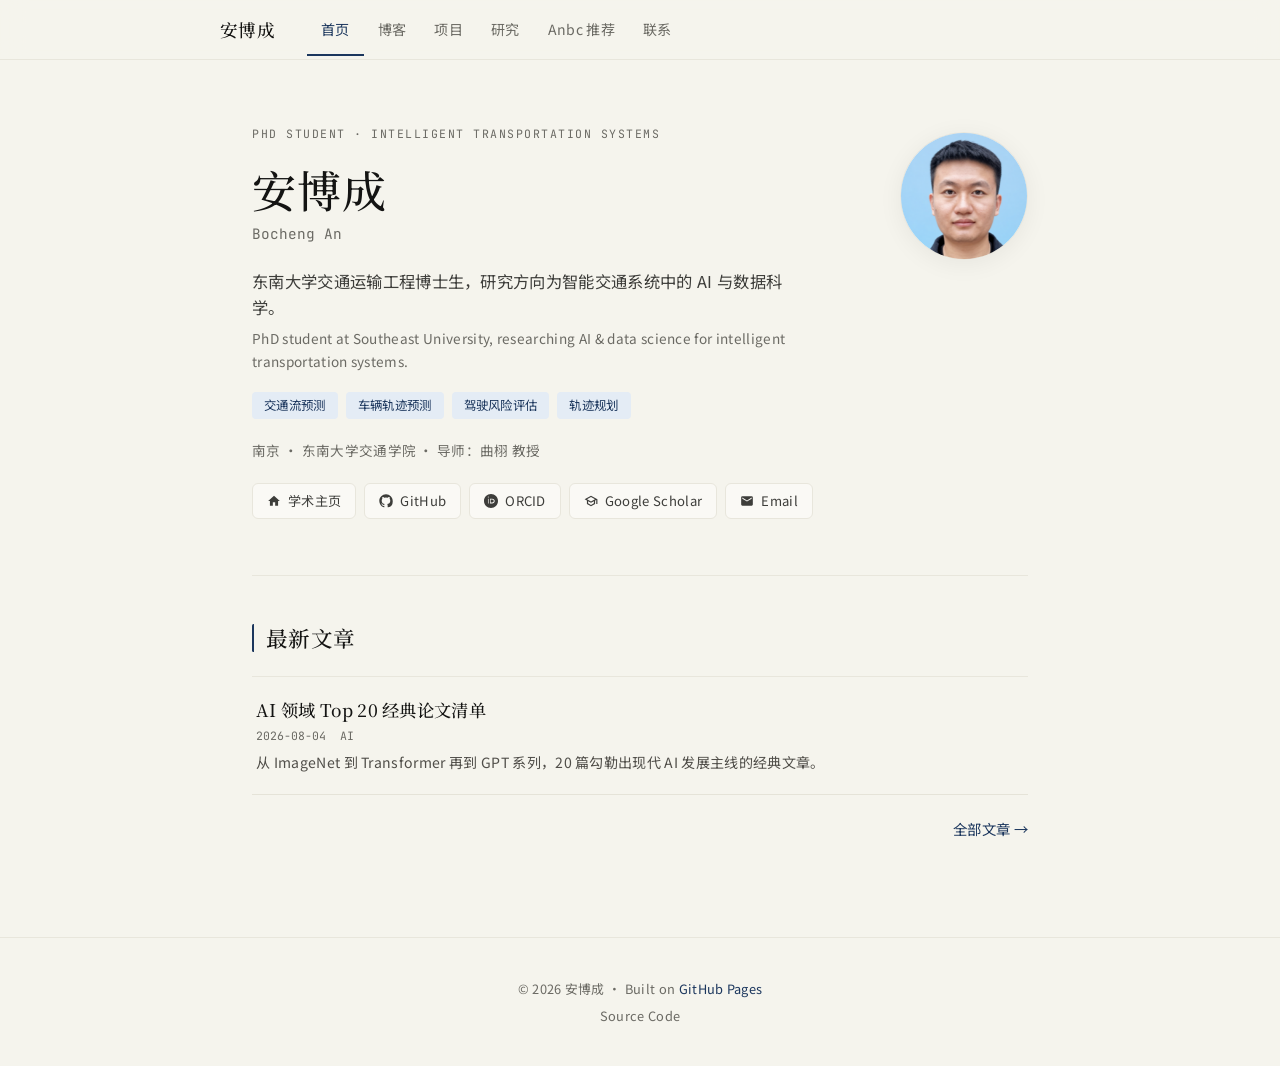
==== commit d55ebb15: "blog: 新增 AI Top 20 经典论文清单，移除 3 篇旧博客" ====
--- a/index.html
+++ b/index.html
@@ -295,29 +295,13 @@
     <!-- Latest Posts Preview -->
     <div class="section-title">最新文章</div>
     <div class="blog-list">
-      <a class="blog-card" href="blog_self_play_story.html" target="_blank" style="display:block">
-        <div class="blog-card-title">Self-Play 的故事：从 AlphaGo 到 AI Agent</div>
+      <a class="blog-card" href="blog_ai_top20_papers.html" target="_blank" style="display:block">
+        <div class="blog-card-title">AI 领域 Top 20 经典论文清单</div>
         <div class="blog-card-meta">
-          <span>2026-05-20</span>
+          <span>2026-08-04</span>
           <span>AI</span>
         </div>
-        <div class="blog-card-desc">Self-Play 如何从棋类游戏走向通用 AI Agent，以及它对科研自动化的启示。</div>
-      </a>
-      <a class="blog-card" href="blog_auto_research_v2.html" target="_blank" style="display:block">
-        <div class="blog-card-title">Auto Research：用 AI Agent 自动化科研流程</div>
-        <div class="blog-card-meta">
-          <span>2026-05-10</span>
-          <span>科研工具</span>
-        </div>
-        <div class="blog-card-desc">从文献调研到实验设计，探索如何用多 Agent 协作完成自动化科研。</div>
-      </a>
-      <a class="blog-card" href="blog_code_agents.html" target="_blank" style="display:block">
-        <div class="blog-card-title">Code Agent 如何拯救我的 INTP 大脑 🧠⚡</div>
-        <div class="blog-card-meta">
-          <span>2026-04-18</span>
-          <span>AI工具</span>
-        </div>
-        <div class="blog-card-desc">当 Code Agent 把执行瓶颈消灭后，真正的瓶颈变成了你的注意力和判断力。</div>
+        <div class="blog-card-desc">从 ImageNet 到 Transformer 再到 GPT 系列，20 篇勾勒出现代 AI 发展主线的经典文章。</div>
       </a>
     </div>
     <div style="margin-top: 20px; text-align: right;">
@@ -329,45 +313,17 @@
   <div id="page-blog" class="page">
     <div class="section-title">博客文章</div>
     <div class="blog-list">
-      <a class="blog-card" href="blog_code_agents.html" target="_blank" style="display:block">
-        <div class="blog-card-title">Code Agent 如何拯救我的 INTP 大脑 🧠⚡</div>
+      <a class="blog-card" href="blog_ai_top20_papers.html" target="_blank" style="display:block">
+        <div class="blog-card-title">AI 领域 Top 20 经典论文清单</div>
         <div class="blog-card-meta">
-          <span>2026-04-18</span>
+          <span>2026-08-04</span>
           <span>安博成</span>
         </div>
-        <div class="blog-card-desc">当 Code Agent 把执行瓶颈消灭后，真正的瓶颈变成了你的注意力和判断力。分享我使用 AI Agent 的经验与生存法则。</div>
+        <div class="blog-card-desc">整理自 Zotero 收藏：从 ImageNet、AlexNet 到 Transformer、GPT 系列与 Scaling Law，20 篇勾勒出现代 AI 发展主线的经典文章（题目、作者、年份）。</div>
         <div class="blog-card-tags">
-          <span class="tag">AI Agent</span>
-          <span class="tag">效率</span>
-          <span class="tag">INTP</span>
-        </div>
-      </a>
-
-      <a class="blog-card" href="blog_auto_research_v2.html" target="_blank" style="display:block">
-        <div class="blog-card-title">Auto Research：用 AI Agent 自动化科研流程</div>
-        <div class="blog-card-meta">
-          <span>2026-05-10</span>
-          <span>安博成</span>
-        </div>
-        <div class="blog-card-desc">从文献调研到实验设计，探索如何用多 Agent 协作完成自动化科研。涵盖 ARIS 框架的核心思路与实践。</div>
-        <div class="blog-card-tags">
-          <span class="tag">Auto Research</span>
-          <span class="tag">Multi-Agent</span>
-          <span class="tag">科研</span>
-        </div>
-      </a>
-
-      <a class="blog-card" href="blog_self_play_story.html" target="_blank" style="display:block">
-        <div class="blog-card-title">Self-Play 的故事：从 AlphaGo 到 AI Agent</div>
-        <div class="blog-card-meta">
-          <span>2026-05-20</span>
-          <span>安博成</span>
-        </div>
-        <div class="blog-card-desc">Self-Play 如何从棋类游戏走向通用 AI Agent，以及它对科研自动化的启示。</div>
-        <div class="blog-card-tags">
-          <span class="tag">Self-Play</span>
-          <span class="tag">AlphaGo</span>
           <span class="tag">AI</span>
+          <span class="tag">论文</span>
+          <span class="tag">书单</span>
         </div>
       </a>
 
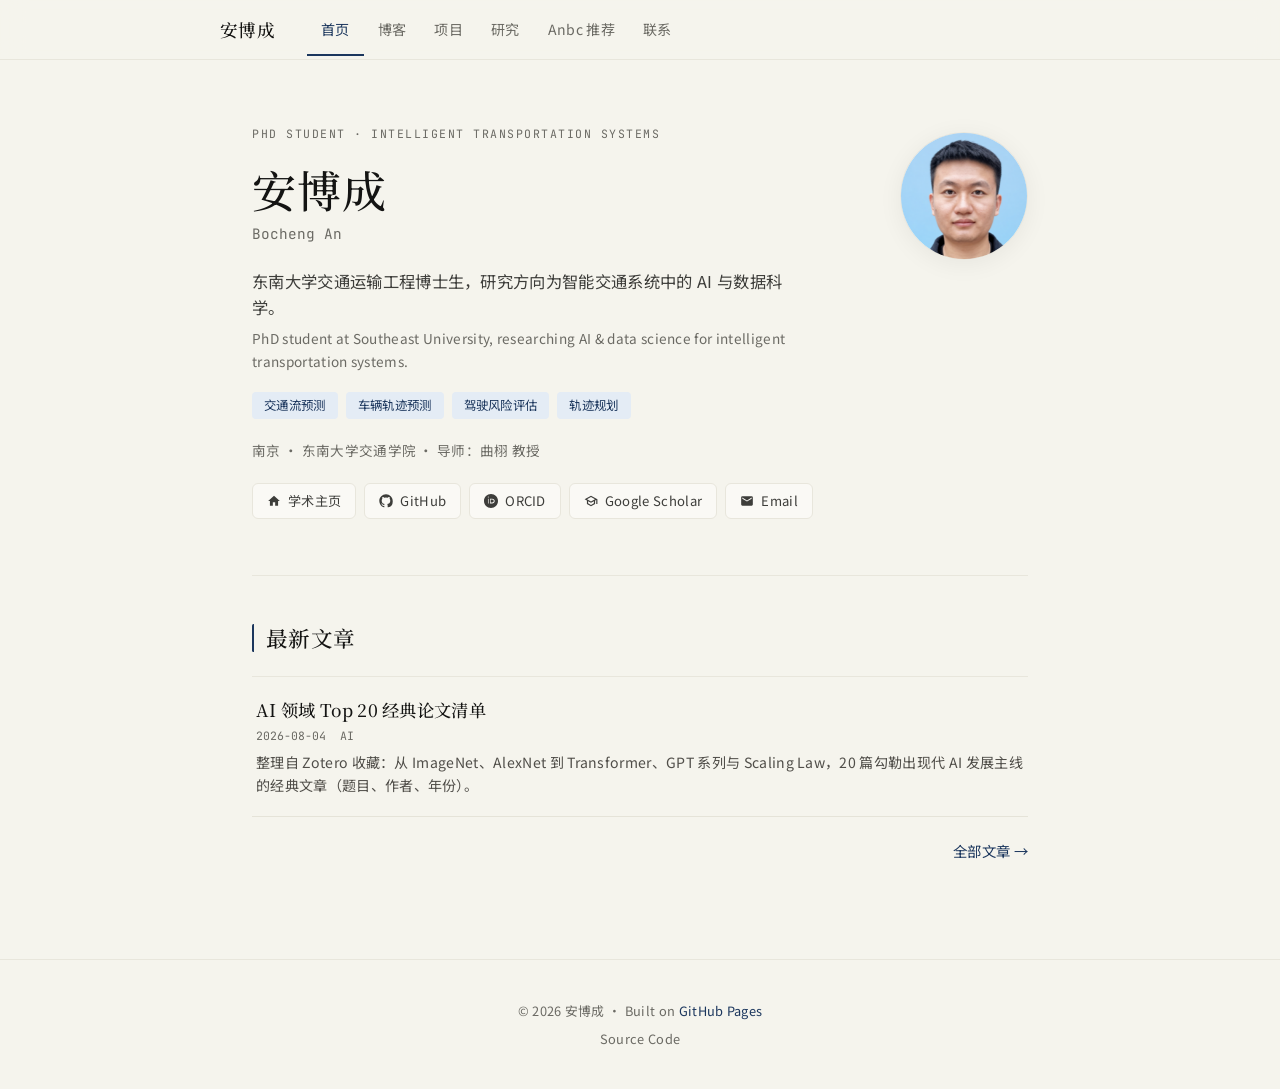
==== commit 621b0c7a: "refactor: 拆分为数据驱动的多文件结构（css/js 分离，内容集中在 js/data/） - index.html 930 行精简为 207 行骨架，样式/脚本/内容分别拆到 css/sty" ====
--- a/index.html
+++ b/index.html
@@ -13,230 +13,7 @@
 <link rel="preconnect" href="https://fonts.googleapis.com">
 <link rel="preconnect" href="https://fonts.gstatic.com" crossorigin>
 <link href="https://fonts.googleapis.com/css2?family=JetBrains+Mono:wght@400;700&family=Noto+Sans+SC:wght@300;400;500;700&family=Noto+Serif+SC:wght@500&display=swap" rel="stylesheet">
-<style>
-:root {
-  --parchment: #f5f4ed; --ivory: #faf9f5; --warm-sand: #e8e6dc;
-  --brand: #1B365D;
-  --near-black: #141413; --dark-warm: #3d3d3a; --olive: #504e49; --stone: #6b6a64;
-  --border: #e8e6dc; --border-soft: #e5e3d8; --tag-bg: #E4ECF5;
-  --serif: 'Noto Serif SC', 'Songti SC', 'STSong', Georgia, serif;
-  --sans: 'Noto Sans SC', -apple-system, 'PingFang SC', sans-serif;
-  --mono: 'JetBrains Mono', 'SF Mono', Consolas, monospace;
-}
-* { margin: 0; padding: 0; box-sizing: border-box; }
-::selection { background: var(--tag-bg); color: var(--brand); }
-:focus-visible { outline: 2px solid var(--brand); outline-offset: 2px; border-radius: 4px; }
-html { scroll-behavior: smooth; }
-body {
-  font-family: var(--sans); background: var(--parchment); color: var(--near-black);
-  line-height: 1.65; letter-spacing: 0.02em; min-height: 100vh;
-}
-.mono { font-family: var(--mono); letter-spacing: 0; }
-a { color: var(--brand); text-decoration: none; }
-a:hover { text-decoration: underline; text-underline-offset: 3px; }
-.container { max-width: 840px; margin: 0 auto; padding: 0 32px; }
-
-/* Nav */
-.site-nav {
-  position: sticky; top: 0; z-index: 90; background: rgba(245,244,237,0.9);
-  backdrop-filter: blur(12px); border-bottom: 1px solid var(--border); padding: 0 32px;
-}
-.nav-inner { max-width: 840px; margin: 0 auto; display: flex; align-items: center; }
-.nav-brand {
-  font-family: var(--serif); font-weight: 500; font-size: 1.1em; letter-spacing: 0.02em;
-  margin-right: 32px; padding: 15px 0; color: var(--near-black);
-}
-.nav-tabs { display: flex; overflow-x: auto; }
-.nav-tab {
-  padding: 15px 14px 13px; font-size: 0.88em; color: var(--stone); cursor: pointer;
-  border-bottom: 2px solid transparent; transition: color 0.15s; white-space: nowrap; user-select: none;
-}
-.nav-tab:hover { color: var(--near-black); }
-.nav-tab.active { color: var(--brand); border-bottom-color: var(--brand); }
-
-/* Pages */
-.page { display: none; padding: 56px 0 96px; min-height: 70vh; }
-.page.active { display: block; }
-
-/* Hero */
-.hero { padding: 8px 0 56px; border-bottom: 1px solid var(--border); }
-.hero-grid { display: grid; grid-template-columns: 1fr auto; gap: 48px; align-items: start; }
-.hero-right { display: flex; flex-direction: column; align-items: center; padding-top: 8px; }
-.hero-avatar {
-  width: 128px; height: 128px; border-radius: 50%; overflow: hidden;
-  border: 1px solid var(--border); box-shadow: 0 4px 24px rgba(0,0,0,0.06);
-  background: var(--ivory);
-}
-.hero-avatar img {
-  width: 100%; height: 100%; object-fit: cover; object-position: center 15%;
-}
-.hero-eyebrow {
-  font-family: var(--mono); font-size: 0.72em; letter-spacing: 1.5px; text-transform: uppercase;
-  color: var(--stone); margin-bottom: 20px;
-}
-.hero-name {
-  font-family: var(--serif); font-weight: 500; font-size: 2.75em; line-height: 1.2;
-  letter-spacing: 0.02em; color: var(--near-black); margin-bottom: 6px;
-}
-.hero-name-en { font-family: var(--mono); font-size: 0.9em; color: var(--stone); margin-bottom: 22px; letter-spacing: 0; }
-.hero-tagline { font-size: 1.02em; color: var(--dark-warm); max-width: 560px; margin-bottom: 6px; }
-.hero-tagline-en { font-size: 0.85em; color: var(--stone); max-width: 560px; }
-.hero-chips { display: flex; flex-wrap: wrap; gap: 8px; margin: 20px 0; }
-.hero-chip {
-  font-size: 0.78em; padding: 3px 12px; border-radius: 4px;
-  background: var(--tag-bg); color: var(--brand);
-}
-.hero-meta { font-size: 0.85em; color: var(--stone); margin-bottom: 22px; }
-
-/* Social Links */
-.social-links { display: flex; gap: 8px; flex-wrap: wrap; }
-.social-link {
-  display: inline-flex; align-items: center; gap: 7px;
-  padding: 6px 14px; border-radius: 6px; font-size: 0.82em;
-  background: var(--ivory); border: 1px solid var(--border);
-  color: var(--dark-warm); transition: color 0.15s, border-color 0.15s, box-shadow 0.15s;
-}
-.social-link svg { width: 14px; height: 14px; fill: currentColor; flex-shrink: 0; }
-.social-link:hover {
-  color: var(--brand); border-color: var(--brand); text-decoration: none;
-  box-shadow: 0 4px 24px rgba(0,0,0,0.05);
-}
-
-/* Section Titles */
-.section-title {
-  font-family: var(--serif); font-weight: 500; font-size: 1.35em; color: var(--near-black);
-  line-height: 1.3; letter-spacing: 0.02em;
-  margin: 48px 0 24px; padding-left: 12px;
-  border-left: 2.5px solid var(--brand); border-radius: 1.5px;
-}
-.page > .section-title:first-child { margin-top: 0; }
-
-/* Blog & Project Entry Lists */
-.blog-list, .project-list { border-top: 1px solid var(--border); }
-.blog-card, .project-card {
-  display: block; padding: 20px 4px; border-bottom: 1px solid var(--border-soft);
-  color: var(--near-black);
-}
-a.blog-card:hover, a.project-card:hover { text-decoration: none; }
-a.blog-card:hover .blog-card-title, a.project-card:hover .project-card-name { color: var(--brand); }
-.blog-card-title, .project-card-name {
-  font-family: var(--serif); font-weight: 500; font-size: 1.08em; color: var(--near-black);
-  line-height: 1.45; margin-bottom: 4px; transition: color 0.15s;
-}
-.blog-card-meta, .project-card-meta {
-  font-family: var(--mono); font-size: 0.72em; color: var(--stone); letter-spacing: 0;
-  display: flex; flex-wrap: wrap; gap: 8px 14px;
-}
-.blog-card-desc, .project-card-desc { font-size: 0.88em; color: var(--olive); line-height: 1.6; margin-top: 6px; }
-.blog-card-tags { display: flex; gap: 6px; margin-top: 10px; flex-wrap: wrap; }
-.tag {
-  font-size: 0.7em; padding: 2px 8px; border-radius: 3px;
-  background: var(--tag-bg); color: var(--brand);
-}
-
-/* Research Section */
-.scholar-metrics { display: flex; gap: 40px; flex-wrap: wrap; margin-bottom: 36px; }
-a.scholar-metrics { color: inherit; }
-a.scholar-metrics:hover { text-decoration: none; }
-.scholar-metric .num {
-  font-family: var(--serif); font-weight: 500; font-size: 2em; line-height: 1.2;
-  color: var(--brand); font-variant-numeric: tabular-nums;
-}
-.scholar-metric .num.range { font-size: 1.15em; padding-top: 0.6em; }
-.scholar-metric .label { font-size: 0.75em; color: var(--stone); margin-top: 4px; }
-.research-tags { display: flex; flex-wrap: wrap; gap: 8px; margin-bottom: 32px; }
-.research-tag {
-  padding: 4px 14px; border-radius: 20px; font-size: 0.8em; cursor: pointer;
-  background: var(--ivory); border: 1px solid var(--border); color: var(--stone);
-  transition: all 0.15s; user-select: none;
-}
-.research-tag:hover { border-color: var(--brand); color: var(--brand); }
-.research-tag.active { background: var(--tag-bg); border-color: transparent; color: var(--brand); }
-.research-tag .count { font-family: var(--mono); font-size: 0.75em; opacity: 0.6; margin-left: 4px; letter-spacing: 0; }
-.year-header {
-  font-family: var(--serif); font-weight: 500; font-size: 1.15em; color: var(--near-black);
-  letter-spacing: 0.02em; margin: 36px 0 0; padding-bottom: 10px;
-}
-.year-header:first-of-type { margin-top: 0; }
-.paper-list { border-top: 1px solid var(--border); }
-.paper-card { padding: 20px 4px; border-bottom: 1px solid var(--border-soft); }
-.paper-card-header { display: flex; align-items: baseline; gap: 16px; margin-bottom: 6px; }
-.paper-title { font-family: var(--serif); font-weight: 500; font-size: 1.02em; color: var(--near-black); line-height: 1.5; flex: 1; }
-.paper-title a { color: var(--near-black); }
-.paper-title a:hover { color: var(--brand); text-decoration: none; }
-.paper-cite-count {
-  flex-shrink: 0; font-family: var(--mono); font-size: 0.75em; color: var(--brand);
-  letter-spacing: 0; font-variant-numeric: tabular-nums; white-space: nowrap;
-}
-.paper-meta {
-  font-family: var(--mono); font-size: 0.72em; color: var(--stone); letter-spacing: 0;
-  margin-bottom: 6px; display: flex; flex-wrap: wrap; gap: 6px 14px; align-items: baseline;
-}
-.paper-type { color: var(--brand); text-transform: uppercase; letter-spacing: 0.5px; }
-.paper-venue { color: var(--dark-warm); }
-.paper-authors { font-size: 0.85em; color: var(--olive); margin-bottom: 4px; }
-.paper-authors strong { color: var(--near-black); font-weight: 500; }
-.paper-links { display: flex; gap: 16px; margin-top: 8px; flex-wrap: wrap; font-size: 0.8em; }
-.paper-abstract {
-  font-size: 0.85em; color: var(--olive); line-height: 1.65; margin-top: 8px;
-  max-height: 0; overflow: hidden; transition: max-height 0.3s ease;
-}
-.paper-abstract.show { max-height: 500px; }
-.paper-toggle {
-  font-size: 0.78em; color: var(--brand); cursor: pointer; margin-top: 6px;
-  display: inline-block; user-select: none;
-}
-.paper-toggle:hover { text-decoration: underline; text-underline-offset: 3px; }
-.page-note { margin-top: 32px; font-size: 0.8em; color: var(--stone); }
-
-/* Recommend Section */
-.page-intro { color: var(--olive); margin-bottom: 8px; font-size: 0.92em; }
-.list-subhead {
-  font-family: var(--mono); font-size: 0.75em; letter-spacing: 1.5px; text-transform: uppercase;
-  color: var(--stone); margin: 36px 0 16px;
-}
-.page-intro + .list-subhead { margin-top: 24px; }
-
-/* Contact Section */
-.contact-list { border-top: 1px solid var(--border); }
-.contact-card {
-  display: flex; align-items: baseline; gap: 24px; padding: 15px 4px;
-  border-bottom: 1px solid var(--border-soft); color: var(--near-black);
-}
-.contact-card:hover { text-decoration: none; }
-.contact-card:hover .contact-value { color: var(--brand); }
-.contact-label {
-  font-family: var(--mono); font-size: 0.75em; color: var(--stone);
-  width: 120px; flex-shrink: 0; letter-spacing: 0;
-}
-.contact-value { font-size: 0.95em; transition: color 0.15s; }
-.contact-note {
-  margin-top: 36px; border-left: 2px solid var(--brand); padding: 4px 0 4px 16px;
-  color: var(--olive); font-size: 0.92em; line-height: 1.7;
-}
-.contact-note-title { font-family: var(--serif); font-weight: 500; color: var(--near-black); margin-bottom: 6px; }
-
-/* Footer */
-.site-footer {
-  text-align: center; padding: 40px 0; border-top: 1px solid var(--border);
-  color: var(--stone); font-size: 0.8em;
-}
-
-/* Responsive */
-@media (max-width: 768px) {
-  .hero { padding: 0 0 44px; }
-  .hero-grid { grid-template-columns: 1fr; gap: 28px; }
-  .hero-right { order: -1; align-items: flex-start; padding-top: 0; }
-  .hero-avatar { width: 96px; height: 96px; }
-  .hero-name { font-size: 2.1em; }
-  .section-title { margin: 44px 0 20px; font-size: 1.2em; }
-  .container { padding: 0 20px; }
-  .site-nav { padding: 0 20px; }
-  .nav-tab { padding: 15px 10px 13px; font-size: 0.82em; }
-  .scholar-metrics { gap: 24px; }
-  .contact-label { width: 92px; }
-}
-</style>
+<link rel="stylesheet" href="css/style.css">
 </head>
 <body>
 
@@ -292,41 +69,19 @@
       </div>
     </div>
 
-    <!-- Latest Posts Preview -->
+    <!-- Latest Posts Preview (由 js/data/blog.js 渲染,显示最新 3 篇) -->
     <div class="section-title">最新文章</div>
-    <div class="blog-list">
-      <a class="blog-card" href="blog_ai_top20_papers.html" target="_blank" style="display:block">
-        <div class="blog-card-title">AI 领域 Top 20 经典论文清单</div>
-        <div class="blog-card-meta">
-          <span>2026-08-04</span>
-          <span>AI</span>
-        </div>
-        <div class="blog-card-desc">从 ImageNet 到 Transformer 再到 GPT 系列，20 篇勾勒出现代 AI 发展主线的经典文章。</div>
-      </a>
-    </div>
+    <div class="blog-list" id="home-blog-list"></div>
     <div style="margin-top: 20px; text-align: right;">
       <a href="#blog" onclick="switchPage('blog'); return false;" style="font-size: 0.9em;">全部文章 →</a>
     </div>
   </div>
 
   <!-- ========== BLOG PAGE ========== -->
+  <!-- 文章列表由 js/data/blog.js 渲染 -->
   <div id="page-blog" class="page">
     <div class="section-title">博客文章</div>
-    <div class="blog-list">
-      <a class="blog-card" href="blog_ai_top20_papers.html" target="_blank" style="display:block">
-        <div class="blog-card-title">AI 领域 Top 20 经典论文清单</div>
-        <div class="blog-card-meta">
-          <span>2026-08-04</span>
-          <span>安博成</span>
-        </div>
-        <div class="blog-card-desc">整理自 Zotero 收藏：从 ImageNet、AlexNet 到 Transformer、GPT 系列与 Scaling Law，20 篇勾勒出现代 AI 发展主线的经典文章（题目、作者、年份）。</div>
-        <div class="blog-card-tags">
-          <span class="tag">AI</span>
-          <span class="tag">论文</span>
-          <span class="tag">书单</span>
-        </div>
-      </a>
-
+    <div class="blog-list" id="blog-list">
       <!-- Placeholder for future posts -->
       <div class="blog-card" style="border-style: dashed; opacity: 0.5; cursor: default;">
         <div class="blog-card-title">更多文章正在路上… ✍️</div>
@@ -336,56 +91,14 @@
   </div>
 
   <!-- ========== PROJECTS PAGE ========== -->
+  <!-- 项目列表由 js/data/projects.js 渲染 -->
   <div id="page-projects" class="page">
     <div class="section-title">开源项目</div>
-    <div class="project-list">
-
-      <a class="project-card" href="https://github.com/xiaoan17/AI_teams" target="_blank">
-        <div class="project-card-name">AI Teams</div>
-        <div class="project-card-desc">多 Agent 协作平台，实现 AI 团队角色分工与自动化工作流。</div>
-        <div class="project-card-meta"><span>JavaScript</span><span>★ 1</span></div>
-      </a>
-
-      <a class="project-card" href="https://github.com/xiaoan17/agent-teams-libs" target="_blank">
-        <div class="project-card-name">Agent Teams Libs</div>
-        <div class="project-card-desc">AI Agent 团队角色库 — 人机双轨工作流，Claude+Codex 双引擎。定义从 0 到 1 的 AI 软件团队。</div>
-        <div class="project-card-meta"><span>TypeScript</span><span>★ 0</span></div>
-      </a>
-
-      <a class="project-card" href="https://github.com/xiaoan17/Spark_reader" target="_blank">
-        <div class="project-card-name">Spark Reader</div>
-        <div class="project-card-desc">Spark Reader macOS beta 版本构建。</div>
-        <div class="project-card-meta"><span>TypeScript</span><span>★ 1</span></div>
-      </a>
-
-      <a class="project-card" href="https://github.com/xiaoan17/webagent_cli" target="_blank">
-        <div class="project-card-name">WebAgent CLI</div>
-        <div class="project-card-desc">Web Agent 命令行工具。</div>
-        <div class="project-card-meta"><span>JavaScript</span><span>★ 0</span></div>
-      </a>
-
-      <a class="project-card" href="https://github.com/xiaoan17/OSRM_route_distance" target="_blank">
-        <div class="project-card-name">OSRM Route Distance</div>
-        <div class="project-card-desc">基于 OSRM 实现经纬度间批量 driving route distance 估算，比直接经纬度计算更准确。</div>
-        <div class="project-card-meta"><span>Python</span><span>★ 1</span></div>
-      </a>
-
-      <a class="project-card" href="https://github.com/xiaoan17/Tactics2d_Tutorial" target="_blank">
-        <div class="project-card-name">Tactics2D Tutorial</div>
-        <div class="project-card-desc">基于 Tactics2D 官方教程整理的常用 Python 脚本，含注释和结果图。</div>
-        <div class="project-card-meta"><span>Python</span><span>★ 0</span></div>
-      </a>
-
-      <a class="project-card" href="https://github.com/xiaoan17/famou_for_math" target="_blank">
-        <div class="project-card-name">FAMOU for Math</div>
-        <div class="project-card-desc">数学建模相关代码。</div>
-        <div class="project-card-meta"><span>Python</span><span>★ 1</span></div>
-      </a>
-
-    </div>
+    <div class="project-list" id="project-list"></div>
   </div>
 
   <!-- ========== RESEARCH PAGE ========== -->
+  <!-- 论文列表由 js/data/papers.js 渲染 -->
   <div id="page-research" class="page">
     <div class="section-title">学术成果</div>
 
@@ -418,402 +131,23 @@
       <span class="research-tag" data-filter="llm">LLM</span>
     </div>
 
-    <!-- 2026 -->
-    <div class="year-header" data-year="2026">2026</div>
-    <div class="paper-list">
-      <div class="paper-card" data-tags="trajectory">
-        <div class="paper-card-header">
-          <div class="paper-title"><a href="https://scholar.google.com/citations?view_op=view_citation&hl=en&user=BPZAsM0AAAAJ&citation_for_view=BPZAsM0AAAAJ:_FxGoFyzp5QC" target="_blank">VARNet: A Transformer-Based Model for Vehicle Trajectory Prediction with Variable-Length Input Sequences</a></div>
-          <span class="paper-cite-count">0 引用</span>
-        </div>
-        <div class="paper-meta">
-          <span class="paper-type type-journal">Journal</span>
-          <span class="paper-venue">Journal of Transportation Engineering, Part A: Systems</span>
-          <span>2026</span>
-        </div>
-        <div class="paper-authors"><strong>Bocheng An</strong>, Chuang Cui, Rui Gan, Xu Qu, Bin Ran</div>
-        <div class="paper-links">
-          <a class="paper-link" href="https://scholar.google.com/citations?view_op=view_citation&hl=en&user=BPZAsM0AAAAJ&citation_for_view=BPZAsM0AAAAJ:_FxGoFyzp5QC" target="_blank">Scholar ↗</a>
-        </div>
-      </div>
-
-      <div class="paper-card" data-tags="traffic-flow,graph">
-        <div class="paper-card-header">
-          <div class="paper-title"><a href="https://scholar.google.com/citations?view_op=view_citation&hl=en&user=BPZAsM0AAAAJ&citation_for_view=BPZAsM0AAAAJ:LkGwnXOMwfcC" target="_blank">Efficient Large-Scale Traffic Flow Forecasting via Multi-Subgraph Spatio-Temporal Graph Convolutional Networks</a></div>
-          <span class="paper-cite-count">0 引用</span>
-        </div>
-        <div class="paper-meta">
-          <span class="paper-type type-journal">Journal</span>
-          <span class="paper-venue">Journal of Intelligent Transportation Systems</span>
-          <span>2026</span>
-        </div>
-        <div class="paper-authors"><strong>Bocheng An</strong>, Chuang Cui, Rui Gan, Xu Qu, Bin Ran</div>
-        <div class="paper-links">
-          <a class="paper-link" href="https://scholar.google.com/citations?view_op=view_citation&hl=en&user=BPZAsM0AAAAJ&citation_for_view=BPZAsM0AAAAJ:LkGwnXOMwfcC" target="_blank">Scholar ↗</a>
-        </div>
-        <span class="paper-toggle" onclick="this.parentElement.querySelector('.paper-abstract').classList.toggle('show')">展开摘要 ▾</span>
-        <div class="paper-abstract">Proposes MuSTGCN, a Multi-Subgraph Spatio-Temporal Graph Convolutional Network for large-scale traffic flow prediction. Divides the graph into subgraphs around pivotal nodes, trains each subgraph separately, and merges outputs. Validates on 8,600-node real-world datasets with significantly reduced training/inference time and GPU memory.</div>
-      </div>
-
-      <div class="paper-card" data-tags="llm">
-        <div class="paper-card-header">
-          <div class="paper-title"><a href="https://scholar.google.com/citations?view_op=view_citation&hl=en&user=BPZAsM0AAAAJ&citation_for_view=BPZAsM0AAAAJ:roLk4NBRz8UC" target="_blank">Beyond Static Evaluation: Co-Evolutionary Mechanisms for LLM-Driven Strategy Evolution in Adversarial Games</a></div>
-          <span class="paper-cite-count">0 引用</span>
-        </div>
-        <div class="paper-meta">
-          <span class="paper-type type-preprint">Preprint</span>
-          <span class="paper-venue">arXiv:2606.10389</span>
-          <span>2026</span>
-        </div>
-        <div class="paper-authors">H Li, Z Ge, Z Zhang, X Yuan, Y Lo, Q Liu, <strong>Bocheng An</strong>, D Rong, J Liu, A Li, J Wu, D Yin, D Shen</div>
-        <div class="paper-links">
-          <a class="paper-link" href="https://scholar.google.com/citations?view_op=view_citation&hl=en&user=BPZAsM0AAAAJ&citation_for_view=BPZAsM0AAAAJ:roLk4NBRz8UC" target="_blank">Scholar ↗</a>
-          <a class="paper-link" href="https://arxiv.org/abs/2606.10389" target="_blank">arXiv ↗</a>
-        </div>
-        <span class="paper-toggle" onclick="this.parentElement.querySelector('.paper-abstract').classList.toggle('show')">展开摘要 ▾</span>
-        <div class="paper-abstract">Introduces FAMOU, a code-evolution framework for adversarial multi-agent games with three co-evolutionary mechanisms (evaluator co-evolution, hierarchical deep evaluation, weakness pressure). Won 1st in hardware and 3rd in simulation at the AAMAS 2026 MCTF Competition, achieving 0.526 combined score and 61.7% win rate on unseen opponents.</div>
-      </div>
-    </div>
-
-    <!-- 2025 -->
-    <div class="year-header" data-year="2025">2025</div>
-    <div class="paper-list">
-      <div class="paper-card" data-tags="trajectory,control">
-        <div class="paper-card-header">
-          <div class="paper-title"><a href="https://scholar.google.com/citations?view_op=view_citation&hl=en&user=BPZAsM0AAAAJ&citation_for_view=BPZAsM0AAAAJ:ufrVoPGSRksC" target="_blank">Mitigating Traffic Oscillations through Connected and Automated Vehicle Control: A Platoon-Level Cooperative Adaptive Cruise Control Strategy</a></div>
-          <span class="paper-cite-count">1 引用</span>
-        </div>
-        <div class="paper-meta">
-          <span class="paper-type type-journal">Journal</span>
-          <span class="paper-venue">Applied Mathematical Modelling</span>
-          <span>2025</span>
-        </div>
-        <div class="paper-authors">Z Zhou, C Wang, H Ma, <strong>Bocheng An</strong>, L Li, Y Zheng, C Bao, X Qu, B Ran</div>
-        <div class="paper-links">
-          <a class="paper-link" href="https://scholar.google.com/citations?view_op=view_citation&hl=en&user=BPZAsM0AAAAJ&citation_for_view=BPZAsM0AAAAJ:ufrVoPGSRksC" target="_blank">Scholar ↗</a>
-        </div>
-      </div>
-
-      <div class="paper-card" data-tags="trajectory">
-        <div class="paper-card-header">
-          <div class="paper-title"><a href="https://scholar.google.com/citations?view_op=view_citation&hl=en&user=BPZAsM0AAAAJ&citation_for_view=BPZAsM0AAAAJ:W7OEmFMy1HYC" target="_blank">Goal-Based Neural Physics Vehicle Trajectory Prediction Model</a></div>
-          <span class="paper-cite-count">18 引用</span>
-        </div>
-        <div class="paper-meta">
-          <span class="paper-type type-journal">Journal</span>
-          <span class="paper-venue">Transportation Research Part C: Emerging Technologies</span>
-          <span>2025</span>
-        </div>
-        <div class="paper-authors">R Gan, H Shi, P Li, K Wu, <strong>Bocheng An</strong>, J You, L Li, J Ma, C Ma, B Ran</div>
-        <div class="paper-links">
-          <a class="paper-link" href="https://scholar.google.com/citations?view_op=view_citation&hl=en&user=BPZAsM0AAAAJ&citation_for_view=BPZAsM0AAAAJ:W7OEmFMy1HYC" target="_blank">Scholar ↗</a>
-        </div>
-      </div>
-
-      <div class="paper-card" data-tags="risk">
-        <div class="paper-card-header">
-          <div class="paper-title"><a href="https://scholar.google.com/citations?view_op=view_citation&hl=en&user=BPZAsM0AAAAJ&citation_for_view=BPZAsM0AAAAJ:u-x6o8ySG0sC" target="_blank">A Unified Risk Metric for Freeway Vehicles Based on the Spatio-Temporal Overlap Probability of Predicted Positions</a></div>
-          <span class="paper-cite-count">2 引用</span>
-        </div>
-        <div class="paper-meta">
-          <span class="paper-type type-journal">Journal</span>
-          <span class="paper-venue">Accident Analysis & Prevention</span>
-          <span>2025</span>
-        </div>
-        <div class="paper-authors">Chuang Cui, <strong>Bocheng An</strong>, Linheng Li, Xu Qu, W Li</div>
-        <div class="paper-links">
-          <a class="paper-link" href="https://scholar.google.com/citations?view_op=view_citation&hl=en&user=BPZAsM0AAAAJ&citation_for_view=BPZAsM0AAAAJ:u-x6o8ySG0sC" target="_blank">Scholar ↗</a>
-        </div>
-      </div>
-
-      <div class="paper-card" data-tags="llm,trajectory">
-        <div class="paper-card-header">
-          <div class="paper-title"><a href="https://scholar.google.com/citations?view_op=view_citation&hl=en&user=BPZAsM0AAAAJ&citation_for_view=BPZAsM0AAAAJ:IjCSPb-OGe4C" target="_blank">Planning Safety Trajectories with Dual-Phase, Physics-Informed, and Transportation Knowledge-Driven Large Language Model</a></div>
-          <span class="paper-cite-count">2 引用</span>
-        </div>
-        <div class="paper-meta">
-          <span class="paper-type type-preprint">Preprint</span>
-          <span class="paper-venue">arXiv:2504.04562</span>
-          <span>2025</span>
-        </div>
-        <div class="paper-authors">R Gan, P Li, K Long, <strong>Bocheng An</strong>, J You, K Wu, B Ran</div>
-        <div class="paper-links">
-          <a class="paper-link" href="https://scholar.google.com/citations?view_op=view_citation&hl=en&user=BPZAsM0AAAAJ&citation_for_view=BPZAsM0AAAAJ:IjCSPb-OGe4C" target="_blank">Scholar ↗</a>
-          <a class="paper-link" href="https://arxiv.org/abs/2504.04562" target="_blank">arXiv ↗</a>
-        </div>
-      </div>
-
-      <div class="paper-card" data-tags="patent">
-        <div class="paper-card-header">
-          <div class="paper-title"><a href="https://scholar.google.com/citations?view_op=view_citation&hl=en&user=BPZAsM0AAAAJ&citation_for_view=BPZAsM0AAAAJ:WF5omc3nYNoC" target="_blank">Microscopic Vehicle Motion Control System for Autonomous Driving</a></div>
-          <span class="paper-cite-count">—</span>
-        </div>
-        <div class="paper-meta">
-          <span class="paper-type type-patent">US Patent</span>
-          <span class="paper-venue">US Patent App. 19/233,577</span>
-          <span>2025</span>
-        </div>
-        <div class="paper-authors">B Ran, Z Wang, Q Yang, <strong>Bocheng An</strong>, B Liang, R Guo, Z Zhou, M Li, K Wu et al.</div>
-        <div class="paper-links">
-          <a class="paper-link" href="https://scholar.google.com/citations?view_op=view_citation&hl=en&user=BPZAsM0AAAAJ&citation_for_view=BPZAsM0AAAAJ:WF5omc3nYNoC" target="_blank">Scholar ↗</a>
-        </div>
-      </div>
-
-      <div class="paper-card" data-tags="patent">
-        <div class="paper-card-header">
-          <div class="paper-title"><a href="https://scholar.google.com/citations?view_op=view_citation&hl=en&user=BPZAsM0AAAAJ&citation_for_view=BPZAsM0AAAAJ:u5HHmVD_uO8C" target="_blank">Roadside Edge Computing System for Autonomous Vehicles</a></div>
-          <span class="paper-cite-count">—</span>
-        </div>
-        <div class="paper-meta">
-          <span class="paper-type type-patent">US Patent</span>
-          <span class="paper-venue">US Patent 12,333,932</span>
-          <span>2025</span>
-        </div>
-        <div class="paper-authors">B Ran, <strong>Bocheng An</strong>, Z Zhou, M Li, K Wu, Y Cheng, Y Yao, H Shi, T Chen, S Li et al.</div>
-        <div class="paper-links">
-          <a class="paper-link" href="https://scholar.google.com/citations?view_op=view_citation&hl=en&user=BPZAsM0AAAAJ&citation_for_view=BPZAsM0AAAAJ:u5HHmVD_uO8C" target="_blank">Scholar ↗</a>
-        </div>
-      </div>
-    </div>
-
-    <!-- 2024 -->
-    <div class="year-header" data-year="2024">2024</div>
-    <div class="paper-list">
-      <div class="paper-card" data-tags="trajectory,graph,potential-field">
-        <div class="paper-card-header">
-          <div class="paper-title"><a href="https://dx.doi.org/10.1109/JIOT.2024.3479221" target="_blank">Vehicular Speed Prediction Method for Highway Scenarios Based on Spatio-Temporal Graph Convolutional Networks and Potential Field Theory</a></div>
-          <span class="paper-cite-count">4 引用</span>
-        </div>
-        <div class="paper-meta">
-          <span class="paper-type type-journal">Journal</span>
-          <span class="paper-venue">IEEE Internet of Things Journal</span>
-          <span class="paper-if">IF = 8.2, Q1</span>
-          <span>2024</span>
-        </div>
-        <div class="paper-authors">Linheng Li, <strong>Bocheng An</strong>, Dapeng Zhang, Rui Gan, Zhi Zhou, Xu Qu, Bin Ran</div>
-        <div class="paper-links">
-          <a class="paper-link" href="https://dx.doi.org/10.1109/JIOT.2024.3479221" target="_blank">IEEE Xplore ↗</a>
-          <a class="paper-link" href="https://scholar.google.com/citations?view_op=view_citation&hl=en&user=BPZAsM0AAAAJ&citation_for_view=BPZAsM0AAAAJ:UeHWp8X0CEIC" target="_blank">Scholar ↗</a>
-        </div>
-        <span class="paper-toggle" onclick="this.parentElement.querySelector('.paper-abstract').classList.toggle('show')">展开摘要 ▾</span>
-        <div class="paper-abstract">Proposes the Dynamic Edge Graph Convolutional Network (DEGCN) for microscopic vehicular speed prediction using a vehicle generalized-dynamic graph with potential field theory. Outperforms baselines on three real-world datasets.</div>
-      </div>
-
-      <div class="paper-card" data-tags="risk">
-        <div class="paper-card-header">
-          <div class="paper-title"><a href="https://dx.doi.org/10.1016/j.aap.2024.107611" target="_blank">A Freeway Vehicle Early Warning Method Based on Risk Map: Enhancing Traffic Safety Through Global Perspective Characterization of Driving Risk</a></div>
-          <span class="paper-cite-count">13 引用</span>
-        </div>
-        <div class="paper-meta">
-          <span class="paper-type type-journal">Journal</span>
-          <span class="paper-venue">Accident Analysis & Prevention</span>
-          <span class="paper-if">IF = 5.7, Q1</span>
-          <span>2024</span>
-        </div>
-        <div class="paper-authors">Chuang Cui, <strong>Bocheng An</strong>, Linheng Li, Xu Qu, Huhe Manda, Bin Ran</div>
-        <div class="paper-links">
-          <a class="paper-link" href="https://dx.doi.org/10.1016/j.aap.2024.107611" target="_blank">Elsevier ↗</a>
-          <a class="paper-link" href="https://scholar.google.com/citations?view_op=view_citation&hl=en&user=BPZAsM0AAAAJ&citation_for_view=BPZAsM0AAAAJ:9yKSN-GCB0IC" target="_blank">Scholar ↗</a>
-        </div>
-        <span class="paper-toggle" onclick="this.parentElement.querySelector('.paper-abstract').classList.toggle('show')">展开摘要 ▾</span>
-        <div class="paper-abstract">Proposes a freeway vehicle early warning method based on risk map using Modified Time-to-Collision (MTTC). Warning time reduced by 29.6% and 73.3% of vehicles change lanes away from the accident vehicle.</div>
-      </div>
-
-      <div class="paper-card" data-tags="traffic-flow,graph">
-        <div class="paper-card-header">
-          <div class="paper-title"><a href="https://dx.doi.org/10.1109/TITS.2024.3396382" target="_blank">A Freeway Traffic Flow Prediction Model Based on a Generalized Dynamic Spatio-Temporal Graph Convolutional Network</a></div>
-          <span class="paper-cite-count">21 引用</span>
-        </div>
-        <div class="paper-meta">
-          <span class="paper-type type-journal">Journal</span>
-          <span class="paper-venue">IEEE Trans. Intelligent Transportation Systems</span>
-          <span class="paper-if">IF = 7.9, Q1</span>
-          <span>2024</span>
-        </div>
-        <div class="paper-authors">Rui Gan, <strong>Bocheng An</strong>, Linheng Li, Xu Qu, Bin Ran</div>
-        <div class="paper-links">
-          <a class="paper-link" href="https://dx.doi.org/10.1109/TITS.2024.3396382" target="_blank">IEEE Xplore ↗</a>
-          <a class="paper-link" href="https://scholar.google.com/citations?view_op=view_citation&hl=en&user=BPZAsM0AAAAJ&citation_for_view=BPZAsM0AAAAJ:qjMakFHDy7sC" target="_blank">Scholar ↗</a>
-        </div>
-        <span class="paper-toggle" onclick="this.parentElement.querySelector('.paper-abstract').classList.toggle('show')">展开摘要 ▾</span>
-        <div class="paper-abstract">Introduces the Generalized Dynamic Spatio-Temporal Graph Convolutional Network (GDSTGCN) with a learning-based generalized dynamic graph structure that evolves with real-time traffic data. Outperforms state-of-the-art models on four datasets.</div>
-      </div>
-
-      <div class="paper-card" data-tags="car-following,potential-field">
-        <div class="paper-card-header">
-          <div class="paper-title"><a href="https://dx.doi.org/10.1016/j.physa.2024.129706" target="_blank">Stability Analysis and Numerical Simulation of a Car-Following Model Considering Safety Potential Field and V2X Communication</a></div>
-          <span class="paper-cite-count">17 引用</span>
-        </div>
-        <div class="paper-meta">
-          <span class="paper-type type-journal">Journal</span>
-          <span class="paper-venue">Physica A: Statistical Mechanics and its Applications</span>
-          <span class="paper-if">IF = 2.8, Q2</span>
-          <span>2024</span>
-        </div>
-        <div class="paper-authors">Linheng Li, <strong>Bocheng An</strong>, Zhiyu Wang, Jing Gan, Xu Qu, Bin Ran</div>
-        <div class="paper-links">
-          <a class="paper-link" href="https://dx.doi.org/10.1016/j.physa.2024.129706" target="_blank">Elsevier ↗</a>
-          <a class="paper-link" href="https://scholar.google.com/citations?view_op=view_citation&hl=en&user=BPZAsM0AAAAJ&citation_for_view=BPZAsM0AAAAJ:Y0pCki6q_DkC" target="_blank">Scholar ↗</a>
-        </div>
-        <span class="paper-toggle" onclick="this.parentElement.querySelector('.paper-abstract').classList.toggle('show')">展开摘要 ▾</span>
-        <div class="paper-abstract">Develops an improved car-following model under V2X environment. The field-based model outperforms the distance-based model. Stability improves as the number of leading vehicles increases.</div>
-      </div>
-    </div>
-
-    <!-- 2023 -->
-    <div class="year-header" data-year="2023">2023</div>
-    <div class="paper-list">
-      <div class="paper-card" data-tags="potential-field,car-following">
-        <div class="paper-card-header">
-          <div class="paper-title"><a href="https://dx.doi.org/10.26599/JICV.2023.9210006" target="_blank">Anisotropy Safety Potential Field Model under Intelligent and Connected Vehicle Environment and Its Application in Car-Following Modeling</a></div>
-          <span class="paper-cite-count">24 引用</span>
-        </div>
-        <div class="paper-meta">
-          <span class="paper-type type-journal">Journal</span>
-          <span class="paper-venue">Journal of Intelligent and Connected Vehicles</span>
-          <span>2023</span>
-        </div>
-        <div class="paper-authors">Haozhan Ma, <strong>Bocheng An</strong>, Linheng Li, Zhi Zhou, Xu Qu, Bin Ran</div>
-        <div class="paper-links">
-          <a class="paper-link" href="https://dx.doi.org/10.26599/JICV.2023.9210006" target="_blank">Publisher ↗</a>
-          <a class="paper-link" href="https://scholar.google.com/citations?view_op=view_citation&hl=en&user=BPZAsM0AAAAJ&citation_for_view=BPZAsM0AAAAJ:YsMSGLbcyi4C" target="_blank">Scholar ↗</a>
-        </div>
-        <span class="paper-toggle" onclick="this.parentElement.querySelector('.paper-abstract').classList.toggle('show')">展开摘要 ▾</span>
-        <div class="paper-abstract">Proposes an anisotropic potential field model considering vehicle impact variability in different directions, introducing equivalent distances, co-virtual forces, target forces and lane resistance.</div>
-      </div>
-
-      <div class="paper-card" data-tags="control">
-        <div class="paper-card-header">
-          <div class="paper-title"><a href="https://dx.doi.org/10.1061/9780784484869.128" target="_blank">Cooperative Control Strategy of Variable Speed Limit and Lane Change Guidance in Freeway Bottleneck Area</a></div>
-          <span class="paper-cite-count">—</span>
-        </div>
-        <div class="paper-meta">
-          <span class="paper-type type-conference">Conference</span>
-          <span class="paper-venue">CICTP 2023</span>
-          <span>2023</span>
-        </div>
-        <div class="paper-authors">Chuang Cui, <strong>Bocheng An</strong>, Xu Qu</div>
-        <div class="paper-links">
-          <a class="paper-link" href="https://dx.doi.org/10.1061/9780784484869.128" target="_blank">Publisher ↗</a>
-          <a class="paper-link" href="https://scholar.google.com/citations?view_op=view_citation&hl=en&user=BPZAsM0AAAAJ&citation_for_view=BPZAsM0AAAAJ:d1gkVwhDpl0C" target="_blank">Scholar ↗</a>
-        </div>
-        <span class="paper-toggle" onclick="this.parentElement.querySelector('.paper-abstract').classList.toggle('show')">展开摘要 ▾</span>
-        <div class="paper-abstract">Proposes a cooperative control strategy combining variable speed limit (VSL) and lane change guidance (LCG) for freeway bottleneck areas using model predictive control (MPC).</div>
-      </div>
-
-      <div class="paper-card" data-tags="risk">
-        <div class="paper-card-header">
-          <div class="paper-title"><a href="https://dx.doi.org/10.1049/itr2.12405" target="_blank">Mass-Based Omni-Directional Risk Indicator (MORI) for Multi-Participant Traffic</a></div>
-          <span class="paper-cite-count">8 引用</span>
-        </div>
-        <div class="paper-meta">
-          <span class="paper-type type-journal">Journal</span>
-          <span class="paper-venue">IET Intelligent Transport Systems</span>
-          <span class="paper-if">IF = 2.3, Q2</span>
-          <span>2023</span>
-        </div>
-        <div class="paper-authors">Haozhan Ma, Linheng Li, <strong>Bocheng An</strong>, Ziwei Yi, Xu Qu, Bin Ran</div>
-        <div class="paper-links">
-          <a class="paper-link" href="https://dx.doi.org/10.1049/itr2.12405" target="_blank">Wiley ↗</a>
-          <a class="paper-link" href="https://scholar.google.com/citations?view_op=view_citation&hl=en&user=BPZAsM0AAAAJ&citation_for_view=BPZAsM0AAAAJ:2osOgNQ5qMEC" target="_blank">Scholar ↗</a>
-        </div>
-        <span class="paper-toggle" onclick="this.parentElement.querySelector('.paper-abstract').classList.toggle('show')">展开摘要 ▾</span>
-        <div class="paper-abstract">Introduces the concept of "risk pair" and develops an omnidirectional risk indicator (ORI), with mass-based superposition (MORI) for two-dimensional complex traffic scenarios.</div>
-      </div>
-    </div>
-
-    <!-- 2022 -->
-    <div class="year-header" data-year="2022">2022</div>
-    <div class="paper-list">
-      <div class="paper-card" data-tags="trajectory">
-        <div class="paper-card-header">
-          <div class="paper-title"><a href="https://dx.doi.org/10.1061/9780784484265.137" target="_blank">A Cooperative Lane-Changing Approach Considering the Motion Similarity between Vehicles</a></div>
-          <span class="paper-cite-count">—</span>
-        </div>
-        <div class="paper-meta">
-          <span class="paper-type type-conference">Conference</span>
-          <span class="paper-venue">CICTP 2022</span>
-          <span>2022</span>
-        </div>
-        <div class="paper-authors"><strong>Bocheng An</strong>, Xu Qu</div>
-        <div class="paper-links">
-          <a class="paper-link" href="https://dx.doi.org/10.1061/9780784484265.137" target="_blank">Publisher ↗</a>
-          <a class="paper-link" href="https://scholar.google.com/citations?view_op=view_citation&hl=en&user=BPZAsM0AAAAJ&citation_for_view=BPZAsM0AAAAJ:zYLM7Y9cAGgC" target="_blank">Scholar ↗</a>
-        </div>
-        <span class="paper-toggle" onclick="this.parentElement.querySelector('.paper-abstract').classList.toggle('show')">展开摘要 ▾</span>
-        <div class="paper-abstract">Proposes a cooperative lane-changing approach using motion similarity between vehicles under connected and automated vehicle environment, improving IDM and MOBIL models.</div>
-      </div>
-
-      <div class="paper-card" data-tags="traffic-flow,graph">
-        <div class="paper-card-header">
-          <div class="paper-title"><a href="https://dx.doi.org/10.19818/j.cnki.1671-1637.2022.03.006" target="_blank">Prediction of Traffic Swarm Movement Situation Based on Generalized Spatio-Temporal Graph Convolution Network</a></div>
-          <span class="paper-cite-count">—</span>
-        </div>
-        <div class="paper-meta">
-          <span class="paper-type type-journal">Journal</span>
-          <span class="paper-venue">交通运输工程学报</span>
-          <span>2022</span>
-        </div>
-        <div class="paper-authors">Xu Qu, Rui Gan, <strong>Bocheng An</strong>, Linheng Li, Zhijun Chen, Bin Ran</div>
-        <div class="paper-links">
-          <a class="paper-link" href="https://dx.doi.org/10.19818/j.cnki.1671-1637.2022.03.006" target="_blank">Publisher ↗</a>
-          <a class="paper-link" href="https://scholar.google.com/citations?view_op=view_citation&hl=en&user=BPZAsM0AAAAJ&citation_for_view=BPZAsM0AAAAJ:Tyk-4Ss8FVUC" target="_blank">Scholar ↗</a>
-        </div>
-        <span class="paper-toggle" onclick="this.parentElement.querySelector('.paper-abstract').classList.toggle('show')">展开摘要 ▾</span>
-        <div class="paper-abstract">Proposes the GSTGCN model for traffic speed prediction, reducing RMSE by 22.79%, MAE by 22.97%, and MAPE by 16.73% compared to ARIMA, with training time 75.71% shorter than LSTM.</div>
-      </div>
-    </div>
+    <div id="papers-container"></div>
 
     <!-- Footer note -->
     <p class="page-note">引用数据来源：<a href="https://scholar.google.com/citations?user=BPZAsM0AAAAJ&hl=en" target="_blank">Google Scholar</a> · 更新于 2026-06-28</p>
   </div>
 
   <!-- ========== RECOMMEND PAGE ========== -->
+  <!-- 列表由 js/data/recommend.js 渲染 -->
   <div id="page-recommend" class="page">
     <div class="section-title">Anbc 推荐</div>
     <p class="page-intro">我日常使用并推荐的工具和 Skills，持续更新中。</p>
 
-    <!-- Tools Section -->
     <div class="list-subhead">工具</div>
-    <div class="project-list">
-
-      <a class="project-card" href="https://ccswitch.io/zh/" target="_blank">
-        <div class="project-card-name">CC Switch</div>
-        <div class="project-card-desc">AI 编程 CLI 统一管理工具。统一管理 Claude Code、Codex、Gemini CLI、OpenCode、OpenClaw、Hermes Agent 的供应商配置、本地路由、MCP、Skills、会话与用量统计。</div>
-        <div class="project-card-meta"><span>ccswitch.io</span></div>
-      </a>
-
-      <a class="project-card" href="https://otty.sh/" target="_blank">
-        <div class="project-card-name">Otty</div>
-        <div class="project-card-desc">原生、美观的终端应用，GPU 加速，极速体验。由 Typora 团队出品，注重每一次按键的手感。</div>
-        <div class="project-card-meta"><span>otty.sh</span></div>
-      </a>
-
-    </div>
-
-    <!-- Skills Section -->
+    <div class="project-list" id="recommend-tools"></div>
+
     <div class="list-subhead">Skills</div>
-    <div class="project-list">
-
-      <a class="project-card" href="https://github.com/JimLiu/baoyu-skills" target="_blank">
-        <div class="project-card-name">Baoyu Skills</div>
-        <div class="project-card-desc">Claude Code / Codex / OpenClaw Agent Skills 合集。涵盖 22000+ ★，支持多种 AI 编程助手。</div>
-        <div class="project-card-meta"><span>TypeScript</span><span>★ 22.1k</span></div>
-      </a>
-
-      <a class="project-card" href="https://github.com/JimLiu/baoyu-design" target="_blank">
-        <div class="project-card-name">Baoyu Design</div>
-        <div class="project-card-desc">将 Claude Design 作为 Agent Skill 在本地运行 — 支持 Cursor、Claude Code 等。无需 claude.ai/design 即可生成精美 UI 原型、演示文稿和线框图。</div>
-        <div class="project-card-meta"><span>JavaScript</span><span>★ 1.7k</span></div>
-      </a>
-
-      <a class="project-card" href="https://github.com/tw93/Kami" target="_blank">
-        <div class="project-card-name">Kami</div>
-        <div class="project-card-desc">面向 AI Agent 的排版约束系统。9 套文档模板（一页纸 / 长文档 / 简历 / 幻灯片 / Landing Page 等），warm parchment + ink-blue 编辑感设计。支持 Claude Code / Codex / Claude Desktop / OpenCode 插件安装，让 AI 生成的文档摆脱「通用灰」。</div>
-        <div class="project-card-meta"><span>HTML</span><span>★ 9.3k</span></div>
-      </a>
-
-    </div>
+    <div class="project-list" id="recommend-skills"></div>
   </div>
 
   <!-- ========== CONTACT PAGE ========== -->
@@ -860,71 +194,14 @@
   </div>
 </footer>
 
-<script>
-// Tab navigation
-function switchPage(pageName) {
-  document.querySelectorAll('.page').forEach(p => p.classList.remove('active'));
-  document.querySelectorAll('.nav-tab').forEach(t => t.classList.remove('active'));
-  const page = document.getElementById('page-' + pageName);
-  if (page) page.classList.add('active');
-  const tab = document.querySelector(`.nav-tab[data-page="${pageName}"]`);
-  if (tab) tab.classList.add('active');
-  window.scrollTo({ top: 0, behavior: 'smooth' });
-}
-
-document.querySelectorAll('.nav-tab').forEach(tab => {
-  tab.addEventListener('click', () => switchPage(tab.dataset.page));
-});
-
-// URL hash routing
-function handleHash() {
-  const hash = location.hash.replace('#', '');
-  if (hash && document.getElementById('page-' + hash)) {
-    switchPage(hash);
-  }
-}
-window.addEventListener('hashchange', handleHash);
-handleHash();
-
-// Hide meaningless citation badges (0 citations or unknown)
-document.querySelectorAll('.paper-cite-count').forEach(el => {
-  const t = el.textContent.trim();
-  if (t === '0 引用' || t === '—') el.remove();
-});
-
-// Research tag counts
-document.querySelectorAll('.research-tag').forEach(tag => {
-  const filter = tag.dataset.filter;
-  const n = filter === 'all'
-    ? document.querySelectorAll('.paper-card').length
-    : document.querySelectorAll('.paper-card[data-tags*="' + filter + '"]').length;
-  tag.insertAdjacentHTML('beforeend', '<span class="count">' + n + '</span>');
-});
-
-// Research tag filtering
-document.querySelectorAll('.research-tag').forEach(tag => {
-  tag.addEventListener('click', () => {
-    document.querySelectorAll('.research-tag').forEach(t => t.classList.remove('active'));
-    tag.classList.add('active');
-    const filter = tag.dataset.filter;
-    document.querySelectorAll('.paper-card').forEach(card => {
-      if (filter === 'all' || card.dataset.tags.includes(filter)) {
-        card.style.display = '';
-      } else {
-        card.style.display = 'none';
-      }
-    });
-    // Show/hide year headers based on visible papers
-    document.querySelectorAll('.year-header').forEach(header => {
-      const paperList = header.nextElementSibling;
-      if (paperList && paperList.classList.contains('paper-list')) {
-        const visibleCards = paperList.querySelectorAll('.paper-card:not([style*="display: none"])');
-        header.style.display = visibleCards.length > 0 ? '' : 'none';
-      }
-    });
-  });
-});
-</script>
+<!-- 数据文件(维护内容只改这里) -->
+<script src="js/data/blog.js"></script>
+<script src="js/data/projects.js"></script>
+<script src="js/data/papers.js"></script>
+<script src="js/data/recommend.js"></script>
+<!-- 渲染与交互 -->
+<script src="js/render.js"></script>
+<script src="js/main.js"></script>
 
 </body>
 </html>
--- a/css/style.css
+++ b/css/style.css
@@ -0,0 +1,222 @@
+:root {
+  --parchment: #f5f4ed; --ivory: #faf9f5; --warm-sand: #e8e6dc;
+  --brand: #1B365D;
+  --near-black: #141413; --dark-warm: #3d3d3a; --olive: #504e49; --stone: #6b6a64;
+  --border: #e8e6dc; --border-soft: #e5e3d8; --tag-bg: #E4ECF5;
+  --serif: 'Noto Serif SC', 'Songti SC', 'STSong', Georgia, serif;
+  --sans: 'Noto Sans SC', -apple-system, 'PingFang SC', sans-serif;
+  --mono: 'JetBrains Mono', 'SF Mono', Consolas, monospace;
+}
+* { margin: 0; padding: 0; box-sizing: border-box; }
+::selection { background: var(--tag-bg); color: var(--brand); }
+:focus-visible { outline: 2px solid var(--brand); outline-offset: 2px; border-radius: 4px; }
+html { scroll-behavior: smooth; }
+body {
+  font-family: var(--sans); background: var(--parchment); color: var(--near-black);
+  line-height: 1.65; letter-spacing: 0.02em; min-height: 100vh;
+}
+.mono { font-family: var(--mono); letter-spacing: 0; }
+a { color: var(--brand); text-decoration: none; }
+a:hover { text-decoration: underline; text-underline-offset: 3px; }
+.container { max-width: 840px; margin: 0 auto; padding: 0 32px; }
+
+/* Nav */
+.site-nav {
+  position: sticky; top: 0; z-index: 90; background: rgba(245,244,237,0.9);
+  backdrop-filter: blur(12px); border-bottom: 1px solid var(--border); padding: 0 32px;
+}
+.nav-inner { max-width: 840px; margin: 0 auto; display: flex; align-items: center; }
+.nav-brand {
+  font-family: var(--serif); font-weight: 500; font-size: 1.1em; letter-spacing: 0.02em;
+  margin-right: 32px; padding: 15px 0; color: var(--near-black);
+}
+.nav-tabs { display: flex; overflow-x: auto; }
+.nav-tab {
+  padding: 15px 14px 13px; font-size: 0.88em; color: var(--stone); cursor: pointer;
+  border-bottom: 2px solid transparent; transition: color 0.15s; white-space: nowrap; user-select: none;
+}
+.nav-tab:hover { color: var(--near-black); }
+.nav-tab.active { color: var(--brand); border-bottom-color: var(--brand); }
+
+/* Pages */
+.page { display: none; padding: 56px 0 96px; min-height: 70vh; }
+.page.active { display: block; }
+
+/* Hero */
+.hero { padding: 8px 0 56px; border-bottom: 1px solid var(--border); }
+.hero-grid { display: grid; grid-template-columns: 1fr auto; gap: 48px; align-items: start; }
+.hero-right { display: flex; flex-direction: column; align-items: center; padding-top: 8px; }
+.hero-avatar {
+  width: 128px; height: 128px; border-radius: 50%; overflow: hidden;
+  border: 1px solid var(--border); box-shadow: 0 4px 24px rgba(0,0,0,0.06);
+  background: var(--ivory);
+}
+.hero-avatar img {
+  width: 100%; height: 100%; object-fit: cover; object-position: center 15%;
+}
+.hero-eyebrow {
+  font-family: var(--mono); font-size: 0.72em; letter-spacing: 1.5px; text-transform: uppercase;
+  color: var(--stone); margin-bottom: 20px;
+}
+.hero-name {
+  font-family: var(--serif); font-weight: 500; font-size: 2.75em; line-height: 1.2;
+  letter-spacing: 0.02em; color: var(--near-black); margin-bottom: 6px;
+}
+.hero-name-en { font-family: var(--mono); font-size: 0.9em; color: var(--stone); margin-bottom: 22px; letter-spacing: 0; }
+.hero-tagline { font-size: 1.02em; color: var(--dark-warm); max-width: 560px; margin-bottom: 6px; }
+.hero-tagline-en { font-size: 0.85em; color: var(--stone); max-width: 560px; }
+.hero-chips { display: flex; flex-wrap: wrap; gap: 8px; margin: 20px 0; }
+.hero-chip {
+  font-size: 0.78em; padding: 3px 12px; border-radius: 4px;
+  background: var(--tag-bg); color: var(--brand);
+}
+.hero-meta { font-size: 0.85em; color: var(--stone); margin-bottom: 22px; }
+
+/* Social Links */
+.social-links { display: flex; gap: 8px; flex-wrap: wrap; }
+.social-link {
+  display: inline-flex; align-items: center; gap: 7px;
+  padding: 6px 14px; border-radius: 6px; font-size: 0.82em;
+  background: var(--ivory); border: 1px solid var(--border);
+  color: var(--dark-warm); transition: color 0.15s, border-color 0.15s, box-shadow 0.15s;
+}
+.social-link svg { width: 14px; height: 14px; fill: currentColor; flex-shrink: 0; }
+.social-link:hover {
+  color: var(--brand); border-color: var(--brand); text-decoration: none;
+  box-shadow: 0 4px 24px rgba(0,0,0,0.05);
+}
+
+/* Section Titles */
+.section-title {
+  font-family: var(--serif); font-weight: 500; font-size: 1.35em; color: var(--near-black);
+  line-height: 1.3; letter-spacing: 0.02em;
+  margin: 48px 0 24px; padding-left: 12px;
+  border-left: 2.5px solid var(--brand); border-radius: 1.5px;
+}
+.page > .section-title:first-child { margin-top: 0; }
+
+/* Blog & Project Entry Lists */
+.blog-list, .project-list { border-top: 1px solid var(--border); }
+.blog-card, .project-card {
+  display: block; padding: 20px 4px; border-bottom: 1px solid var(--border-soft);
+  color: var(--near-black);
+}
+a.blog-card:hover, a.project-card:hover { text-decoration: none; }
+a.blog-card:hover .blog-card-title, a.project-card:hover .project-card-name { color: var(--brand); }
+.blog-card-title, .project-card-name {
+  font-family: var(--serif); font-weight: 500; font-size: 1.08em; color: var(--near-black);
+  line-height: 1.45; margin-bottom: 4px; transition: color 0.15s;
+}
+.blog-card-meta, .project-card-meta {
+  font-family: var(--mono); font-size: 0.72em; color: var(--stone); letter-spacing: 0;
+  display: flex; flex-wrap: wrap; gap: 8px 14px;
+}
+.blog-card-desc, .project-card-desc { font-size: 0.88em; color: var(--olive); line-height: 1.6; margin-top: 6px; }
+.blog-card-tags { display: flex; gap: 6px; margin-top: 10px; flex-wrap: wrap; }
+.tag {
+  font-size: 0.7em; padding: 2px 8px; border-radius: 3px;
+  background: var(--tag-bg); color: var(--brand);
+}
+
+/* Research Section */
+.scholar-metrics { display: flex; gap: 40px; flex-wrap: wrap; margin-bottom: 36px; }
+a.scholar-metrics { color: inherit; }
+a.scholar-metrics:hover { text-decoration: none; }
+.scholar-metric .num {
+  font-family: var(--serif); font-weight: 500; font-size: 2em; line-height: 1.2;
+  color: var(--brand); font-variant-numeric: tabular-nums;
+}
+.scholar-metric .num.range { font-size: 1.15em; padding-top: 0.6em; }
+.scholar-metric .label { font-size: 0.75em; color: var(--stone); margin-top: 4px; }
+.research-tags { display: flex; flex-wrap: wrap; gap: 8px; margin-bottom: 32px; }
+.research-tag {
+  padding: 4px 14px; border-radius: 20px; font-size: 0.8em; cursor: pointer;
+  background: var(--ivory); border: 1px solid var(--border); color: var(--stone);
+  transition: all 0.15s; user-select: none;
+}
+.research-tag:hover { border-color: var(--brand); color: var(--brand); }
+.research-tag.active { background: var(--tag-bg); border-color: transparent; color: var(--brand); }
+.research-tag .count { font-family: var(--mono); font-size: 0.75em; opacity: 0.6; margin-left: 4px; letter-spacing: 0; }
+.year-header {
+  font-family: var(--serif); font-weight: 500; font-size: 1.15em; color: var(--near-black);
+  letter-spacing: 0.02em; margin: 36px 0 0; padding-bottom: 10px;
+}
+.year-header:first-of-type { margin-top: 0; }
+.paper-list { border-top: 1px solid var(--border); }
+.paper-card { padding: 20px 4px; border-bottom: 1px solid var(--border-soft); }
+.paper-card-header { display: flex; align-items: baseline; gap: 16px; margin-bottom: 6px; }
+.paper-title { font-family: var(--serif); font-weight: 500; font-size: 1.02em; color: var(--near-black); line-height: 1.5; flex: 1; }
+.paper-title a { color: var(--near-black); }
+.paper-title a:hover { color: var(--brand); text-decoration: none; }
+.paper-cite-count {
+  flex-shrink: 0; font-family: var(--mono); font-size: 0.75em; color: var(--brand);
+  letter-spacing: 0; font-variant-numeric: tabular-nums; white-space: nowrap;
+}
+.paper-meta {
+  font-family: var(--mono); font-size: 0.72em; color: var(--stone); letter-spacing: 0;
+  margin-bottom: 6px; display: flex; flex-wrap: wrap; gap: 6px 14px; align-items: baseline;
+}
+.paper-type { color: var(--brand); text-transform: uppercase; letter-spacing: 0.5px; }
+.paper-venue { color: var(--dark-warm); }
+.paper-authors { font-size: 0.85em; color: var(--olive); margin-bottom: 4px; }
+.paper-authors strong { color: var(--near-black); font-weight: 500; }
+.paper-links { display: flex; gap: 16px; margin-top: 8px; flex-wrap: wrap; font-size: 0.8em; }
+.paper-abstract {
+  font-size: 0.85em; color: var(--olive); line-height: 1.65; margin-top: 8px;
+  max-height: 0; overflow: hidden; transition: max-height 0.3s ease;
+}
+.paper-abstract.show { max-height: 500px; }
+.paper-toggle {
+  font-size: 0.78em; color: var(--brand); cursor: pointer; margin-top: 6px;
+  display: inline-block; user-select: none;
+}
+.paper-toggle:hover { text-decoration: underline; text-underline-offset: 3px; }
+.page-note { margin-top: 32px; font-size: 0.8em; color: var(--stone); }
+
+/* Recommend Section */
+.page-intro { color: var(--olive); margin-bottom: 8px; font-size: 0.92em; }
+.list-subhead {
+  font-family: var(--mono); font-size: 0.75em; letter-spacing: 1.5px; text-transform: uppercase;
+  color: var(--stone); margin: 36px 0 16px;
+}
+.page-intro + .list-subhead { margin-top: 24px; }
+
+/* Contact Section */
+.contact-list { border-top: 1px solid var(--border); }
+.contact-card {
+  display: flex; align-items: baseline; gap: 24px; padding: 15px 4px;
+  border-bottom: 1px solid var(--border-soft); color: var(--near-black);
+}
+.contact-card:hover { text-decoration: none; }
+.contact-card:hover .contact-value { color: var(--brand); }
+.contact-label {
+  font-family: var(--mono); font-size: 0.75em; color: var(--stone);
+  width: 120px; flex-shrink: 0; letter-spacing: 0;
+}
+.contact-value { font-size: 0.95em; transition: color 0.15s; }
+.contact-note {
+  margin-top: 36px; border-left: 2px solid var(--brand); padding: 4px 0 4px 16px;
+  color: var(--olive); font-size: 0.92em; line-height: 1.7;
+}
+.contact-note-title { font-family: var(--serif); font-weight: 500; color: var(--near-black); margin-bottom: 6px; }
+
+/* Footer */
+.site-footer {
+  text-align: center; padding: 40px 0; border-top: 1px solid var(--border);
+  color: var(--stone); font-size: 0.8em;
+}
+
+/* Responsive */
+@media (max-width: 768px) {
+  .hero { padding: 0 0 44px; }
+  .hero-grid { grid-template-columns: 1fr; gap: 28px; }
+  .hero-right { order: -1; align-items: flex-start; padding-top: 0; }
+  .hero-avatar { width: 96px; height: 96px; }
+  .hero-name { font-size: 2.1em; }
+  .section-title { margin: 44px 0 20px; font-size: 1.2em; }
+  .container { padding: 0 20px; }
+  .site-nav { padding: 0 20px; }
+  .nav-tab { padding: 15px 10px 13px; font-size: 0.82em; }
+  .scholar-metrics { gap: 24px; }
+  .contact-label { width: 92px; }
+}
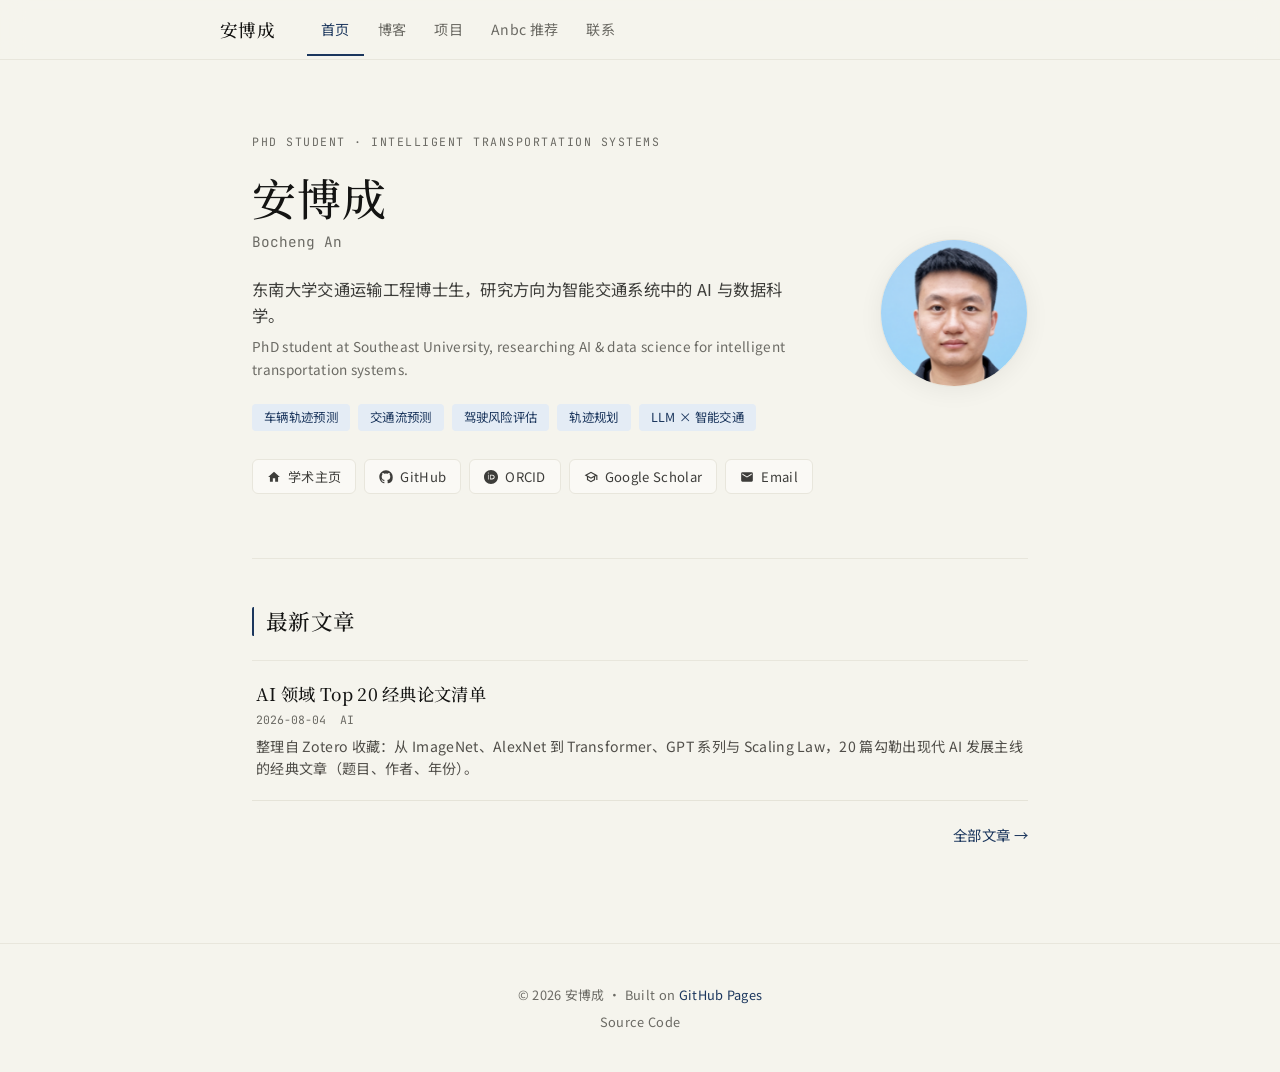
==== commit 97a1a47e: "refactor: 移除研究页与论文数据，首页 hero 脱敏并优化排版" ====
--- a/index.html
+++ b/index.html
@@ -25,7 +25,6 @@
       <div class="nav-tab active" data-page="home">首页</div>
       <div class="nav-tab" data-page="blog">博客</div>
       <div class="nav-tab" data-page="projects">项目</div>
-      <div class="nav-tab" data-page="research">研究</div>
       <div class="nav-tab" data-page="recommend">Anbc 推荐</div>
       <div class="nav-tab" data-page="contact">联系</div>
     </div>
@@ -49,12 +48,12 @@
             PhD student at Southeast University, researching AI &amp; data science for intelligent transportation systems.
           </p>
           <div class="hero-chips">
+            <span class="hero-chip">车辆轨迹预测</span>
             <span class="hero-chip">交通流预测</span>
-            <span class="hero-chip">车辆轨迹预测</span>
             <span class="hero-chip">驾驶风险评估</span>
             <span class="hero-chip">轨迹规划</span>
+            <span class="hero-chip">LLM × 智能交通</span>
           </div>
-          <div class="hero-meta">南京 · 东南大学交通学院 · 导师：曲栩 教授</div>
           <div class="social-links">
             <a class="social-link" href="https://xiaoan17.github.io/anbc/" target="_blank"><svg viewBox="0 0 24 24"><path d="M10 20v-6h4v6h5v-8h3L12 3 2 12h3v8z"/></svg>学术主页</a>
             <a class="social-link" href="https://github.com/xiaoan17" target="_blank"><svg viewBox="0 0 24 24"><path d="M12 .5C5.65.5.5 5.65.5 12c0 5.08 3.29 9.39 7.86 10.91.58.11.79-.25.79-.56 0-.27-.01-1.17-.02-2.12-3.2.7-3.88-1.36-3.88-1.36-.52-1.33-1.28-1.68-1.28-1.68-1.04-.71.08-.7.08-.7 1.15.08 1.76 1.18 1.76 1.18 1.03 1.76 2.69 1.25 3.35.96.1-.75.4-1.25.72-1.54-2.55-.29-5.24-1.28-5.24-5.69 0-1.26.45-2.28 1.18-3.09-.12-.29-.51-1.46.11-3.05 0 0 .97-.31 3.17 1.18a11 11 0 0 1 5.78 0c2.2-1.49 3.17-1.18 3.17-1.18.62 1.59.23 2.76.11 3.05.74.81 1.18 1.83 1.18 3.09 0 4.42-2.7 5.39-5.26 5.68.41.35.77 1.05.77 2.12 0 1.53-.01 2.76-.01 3.14 0 .31.21.67.8.56A10.52 10.52 0 0 0 23.5 12C23.5 5.65 18.35.5 12 .5z"/></svg>GitHub</a>
@@ -95,46 +94,6 @@
   <div id="page-projects" class="page">
     <div class="section-title">开源项目</div>
     <div class="project-list" id="project-list"></div>
-  </div>
-
-  <!-- ========== RESEARCH PAGE ========== -->
-  <!-- 论文列表由 js/data/papers.js 渲染 -->
-  <div id="page-research" class="page">
-    <div class="section-title">学术成果</div>
-
-    <!-- Scholar Stats -->
-    <a class="scholar-metrics" href="https://scholar.google.com/citations?user=BPZAsM0AAAAJ&hl=en" target="_blank">
-      <div class="scholar-metric">
-        <div class="num">110</div>
-        <div class="label">总引用</div>
-      </div>
-      <div class="scholar-metric">
-        <div class="num">18</div>
-        <div class="label">论文 / 专利</div>
-      </div>
-      <div class="scholar-metric">
-        <div class="num range">2022–2026</div>
-        <div class="label">发表跨度</div>
-      </div>
-    </a>
-
-    <!-- Research Area Tags -->
-    <div class="research-tags">
-      <span class="research-tag active" data-filter="all">全部</span>
-      <span class="research-tag" data-filter="traffic-flow">交通流预测</span>
-      <span class="research-tag" data-filter="trajectory">轨迹预测</span>
-      <span class="research-tag" data-filter="risk">风险评估</span>
-      <span class="research-tag" data-filter="graph">图神经网络</span>
-      <span class="research-tag" data-filter="potential-field">势场理论</span>
-      <span class="research-tag" data-filter="control">交通控制</span>
-      <span class="research-tag" data-filter="patent">专利</span>
-      <span class="research-tag" data-filter="llm">LLM</span>
-    </div>
-
-    <div id="papers-container"></div>
-
-    <!-- Footer note -->
-    <p class="page-note">引用数据来源：<a href="https://scholar.google.com/citations?user=BPZAsM0AAAAJ&hl=en" target="_blank">Google Scholar</a> · 更新于 2026-06-28</p>
   </div>
 
   <!-- ========== RECOMMEND PAGE ========== -->
@@ -197,7 +156,6 @@
 <!-- 数据文件(维护内容只改这里) -->
 <script src="js/data/blog.js"></script>
 <script src="js/data/projects.js"></script>
-<script src="js/data/papers.js"></script>
 <script src="js/data/recommend.js"></script>
 <!-- 渲染与交互 -->
 <script src="js/render.js"></script>
--- a/css/style.css
+++ b/css/style.css
@@ -43,11 +43,11 @@
 .page.active { display: block; }
 
 /* Hero */
-.hero { padding: 8px 0 56px; border-bottom: 1px solid var(--border); }
-.hero-grid { display: grid; grid-template-columns: 1fr auto; gap: 48px; align-items: start; }
-.hero-right { display: flex; flex-direction: column; align-items: center; padding-top: 8px; }
+.hero { padding: 16px 0 64px; border-bottom: 1px solid var(--border); }
+.hero-grid { display: grid; grid-template-columns: 1fr auto; gap: 56px; align-items: center; }
+.hero-right { display: flex; flex-direction: column; align-items: center; }
 .hero-avatar {
-  width: 128px; height: 128px; border-radius: 50%; overflow: hidden;
+  width: 148px; height: 148px; border-radius: 50%; overflow: hidden;
   border: 1px solid var(--border); box-shadow: 0 4px 24px rgba(0,0,0,0.06);
   background: var(--ivory);
 }
@@ -65,12 +65,11 @@
 .hero-name-en { font-family: var(--mono); font-size: 0.9em; color: var(--stone); margin-bottom: 22px; letter-spacing: 0; }
 .hero-tagline { font-size: 1.02em; color: var(--dark-warm); max-width: 560px; margin-bottom: 6px; }
 .hero-tagline-en { font-size: 0.85em; color: var(--stone); max-width: 560px; }
-.hero-chips { display: flex; flex-wrap: wrap; gap: 8px; margin: 20px 0; }
+.hero-chips { display: flex; flex-wrap: wrap; gap: 8px; margin: 24px 0 28px; }
 .hero-chip {
   font-size: 0.78em; padding: 3px 12px; border-radius: 4px;
   background: var(--tag-bg); color: var(--brand);
 }
-.hero-meta { font-size: 0.85em; color: var(--stone); margin-bottom: 22px; }
 
 /* Social Links */
 .social-links { display: flex; gap: 8px; flex-wrap: wrap; }
@@ -118,61 +117,6 @@
   background: var(--tag-bg); color: var(--brand);
 }
 
-/* Research Section */
-.scholar-metrics { display: flex; gap: 40px; flex-wrap: wrap; margin-bottom: 36px; }
-a.scholar-metrics { color: inherit; }
-a.scholar-metrics:hover { text-decoration: none; }
-.scholar-metric .num {
-  font-family: var(--serif); font-weight: 500; font-size: 2em; line-height: 1.2;
-  color: var(--brand); font-variant-numeric: tabular-nums;
-}
-.scholar-metric .num.range { font-size: 1.15em; padding-top: 0.6em; }
-.scholar-metric .label { font-size: 0.75em; color: var(--stone); margin-top: 4px; }
-.research-tags { display: flex; flex-wrap: wrap; gap: 8px; margin-bottom: 32px; }
-.research-tag {
-  padding: 4px 14px; border-radius: 20px; font-size: 0.8em; cursor: pointer;
-  background: var(--ivory); border: 1px solid var(--border); color: var(--stone);
-  transition: all 0.15s; user-select: none;
-}
-.research-tag:hover { border-color: var(--brand); color: var(--brand); }
-.research-tag.active { background: var(--tag-bg); border-color: transparent; color: var(--brand); }
-.research-tag .count { font-family: var(--mono); font-size: 0.75em; opacity: 0.6; margin-left: 4px; letter-spacing: 0; }
-.year-header {
-  font-family: var(--serif); font-weight: 500; font-size: 1.15em; color: var(--near-black);
-  letter-spacing: 0.02em; margin: 36px 0 0; padding-bottom: 10px;
-}
-.year-header:first-of-type { margin-top: 0; }
-.paper-list { border-top: 1px solid var(--border); }
-.paper-card { padding: 20px 4px; border-bottom: 1px solid var(--border-soft); }
-.paper-card-header { display: flex; align-items: baseline; gap: 16px; margin-bottom: 6px; }
-.paper-title { font-family: var(--serif); font-weight: 500; font-size: 1.02em; color: var(--near-black); line-height: 1.5; flex: 1; }
-.paper-title a { color: var(--near-black); }
-.paper-title a:hover { color: var(--brand); text-decoration: none; }
-.paper-cite-count {
-  flex-shrink: 0; font-family: var(--mono); font-size: 0.75em; color: var(--brand);
-  letter-spacing: 0; font-variant-numeric: tabular-nums; white-space: nowrap;
-}
-.paper-meta {
-  font-family: var(--mono); font-size: 0.72em; color: var(--stone); letter-spacing: 0;
-  margin-bottom: 6px; display: flex; flex-wrap: wrap; gap: 6px 14px; align-items: baseline;
-}
-.paper-type { color: var(--brand); text-transform: uppercase; letter-spacing: 0.5px; }
-.paper-venue { color: var(--dark-warm); }
-.paper-authors { font-size: 0.85em; color: var(--olive); margin-bottom: 4px; }
-.paper-authors strong { color: var(--near-black); font-weight: 500; }
-.paper-links { display: flex; gap: 16px; margin-top: 8px; flex-wrap: wrap; font-size: 0.8em; }
-.paper-abstract {
-  font-size: 0.85em; color: var(--olive); line-height: 1.65; margin-top: 8px;
-  max-height: 0; overflow: hidden; transition: max-height 0.3s ease;
-}
-.paper-abstract.show { max-height: 500px; }
-.paper-toggle {
-  font-size: 0.78em; color: var(--brand); cursor: pointer; margin-top: 6px;
-  display: inline-block; user-select: none;
-}
-.paper-toggle:hover { text-decoration: underline; text-underline-offset: 3px; }
-.page-note { margin-top: 32px; font-size: 0.8em; color: var(--stone); }
-
 /* Recommend Section */
 .page-intro { color: var(--olive); margin-bottom: 8px; font-size: 0.92em; }
 .list-subhead {
@@ -210,13 +154,12 @@
 @media (max-width: 768px) {
   .hero { padding: 0 0 44px; }
   .hero-grid { grid-template-columns: 1fr; gap: 28px; }
-  .hero-right { order: -1; align-items: flex-start; padding-top: 0; }
-  .hero-avatar { width: 96px; height: 96px; }
+  .hero-right { order: -1; align-items: flex-start; }
+  .hero-avatar { width: 104px; height: 104px; }
   .hero-name { font-size: 2.1em; }
   .section-title { margin: 44px 0 20px; font-size: 1.2em; }
   .container { padding: 0 20px; }
   .site-nav { padding: 0 20px; }
   .nav-tab { padding: 15px 10px 13px; font-size: 0.82em; }
-  .scholar-metrics { gap: 24px; }
   .contact-label { width: 92px; }
 }
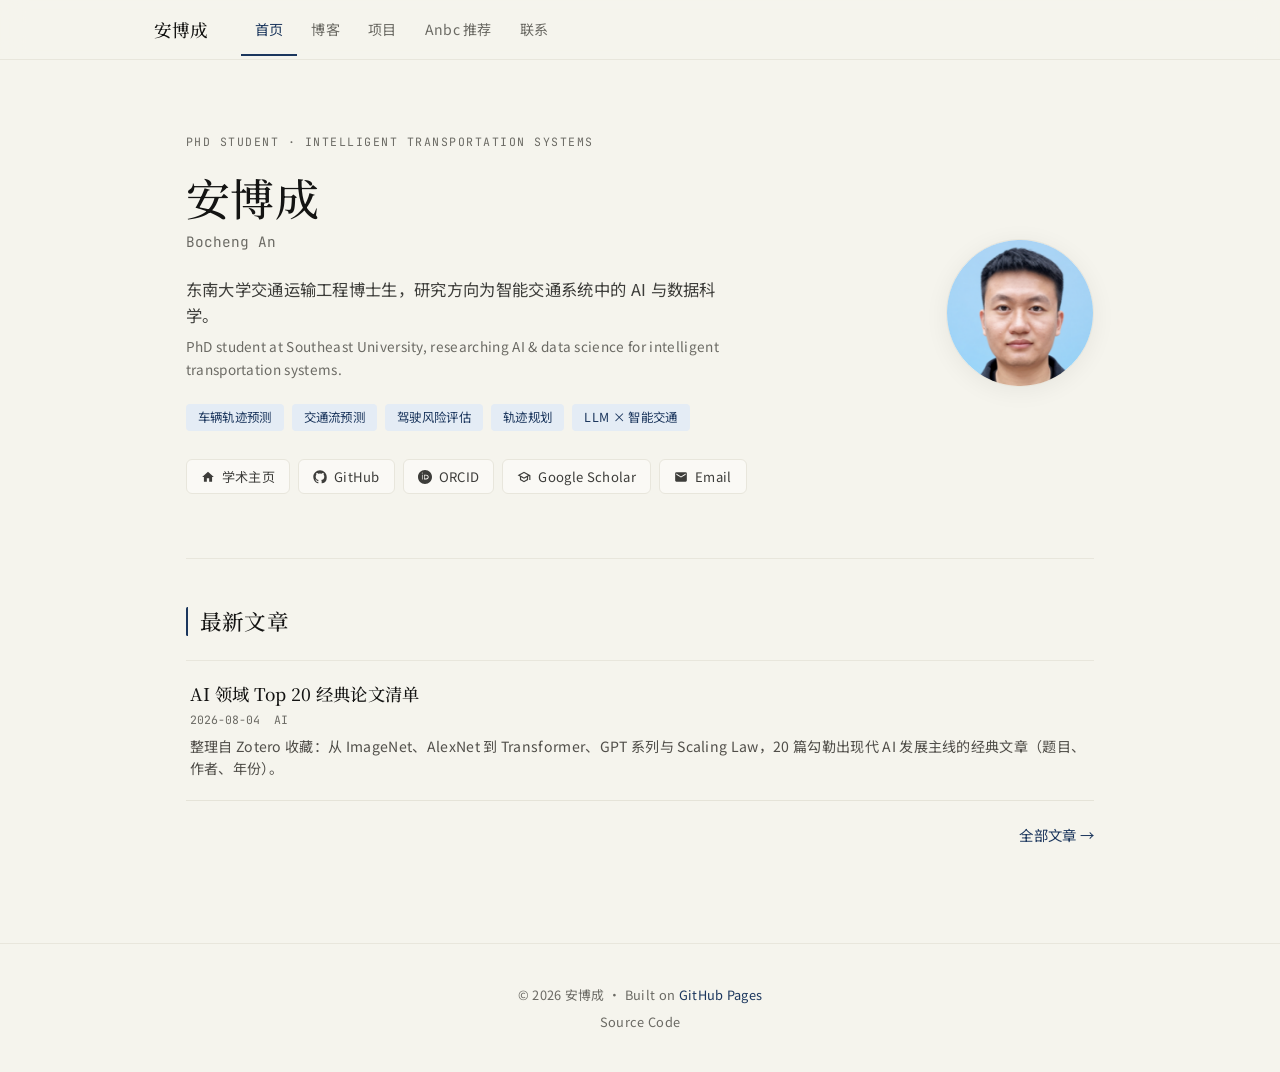
==== commit 1a21fb13: "feat: 替换网站 favicon 为个人形象图标,新增 apple-touch-icon" ====
--- a/index.html
+++ b/index.html
@@ -5,6 +5,7 @@
 <meta name="viewport" content="width=device-width, initial-scale=1.0">
 <title>安博成 | Bocheng An</title>
 <link rel="icon" type="image/png" href="favicon.png">
+<link rel="apple-touch-icon" href="apple-touch-icon.png">
 <meta name="description" content="安博成（Bocheng An）的个人主页 — 东南大学交通运输工程博士生，研究方向为智能交通系统中的 AI 与数据科学。">
 <meta property="og:title" content="安博成 | Bocheng An">
 <meta property="og:description" content="东南大学交通运输工程博士生，研究方向为智能交通系统中的 AI 与数据科学。">
@@ -90,9 +91,11 @@
   </div>
 
   <!-- ========== PROJECTS PAGE ========== -->
-  <!-- 项目列表由 js/data/projects.js 渲染 -->
+  <!-- 项目列表由 js/data/projects.js 渲染;featured 项目带截图展示 -->
   <div id="page-projects" class="page">
     <div class="section-title">开源项目</div>
+    <div class="project-featured" id="project-featured"></div>
+    <div class="list-subhead" id="project-more-subhead">更多项目</div>
     <div class="project-list" id="project-list"></div>
   </div>
 
--- a/css/style.css
+++ b/css/style.css
@@ -1,4 +1,5 @@
 :root {
+  --content-max: clamp(840px, 76vw, 1160px);
   --parchment: #f5f4ed; --ivory: #faf9f5; --warm-sand: #e8e6dc;
   --brand: #1B365D;
   --near-black: #141413; --dark-warm: #3d3d3a; --olive: #504e49; --stone: #6b6a64;
@@ -18,14 +19,14 @@
 .mono { font-family: var(--mono); letter-spacing: 0; }
 a { color: var(--brand); text-decoration: none; }
 a:hover { text-decoration: underline; text-underline-offset: 3px; }
-.container { max-width: 840px; margin: 0 auto; padding: 0 32px; }
+.container { max-width: var(--content-max); margin: 0 auto; padding: 0 32px; }
 
 /* Nav */
 .site-nav {
   position: sticky; top: 0; z-index: 90; background: rgba(245,244,237,0.9);
   backdrop-filter: blur(12px); border-bottom: 1px solid var(--border); padding: 0 32px;
 }
-.nav-inner { max-width: 840px; margin: 0 auto; display: flex; align-items: center; }
+.nav-inner { max-width: var(--content-max); margin: 0 auto; display: flex; align-items: center; }
 .nav-brand {
   font-family: var(--serif); font-weight: 500; font-size: 1.1em; letter-spacing: 0.02em;
   margin-right: 32px; padding: 15px 0; color: var(--near-black);
@@ -117,6 +118,33 @@
   background: var(--tag-bg); color: var(--brand);
 }
 
+/* Featured Project Cards (带截图) */
+.project-featured {
+  display: grid; grid-template-columns: 1fr 1fr; gap: 20px; margin-bottom: 8px;
+}
+.featured-card {
+  display: block; background: var(--ivory); border: 1px solid var(--border);
+  border-radius: 10px; overflow: hidden; color: var(--near-black);
+  transition: border-color 0.15s, box-shadow 0.15s;
+}
+a.featured-card:hover {
+  text-decoration: none; border-color: var(--brand);
+  box-shadow: 0 8px 30px rgba(27,54,93,0.10);
+}
+a.featured-card:hover .project-card-name { color: var(--brand); }
+.featured-card-img {
+  aspect-ratio: 16 / 9; overflow: hidden;
+  border-bottom: 1px solid var(--border-soft); background: var(--warm-sand);
+}
+.featured-card-img img {
+  width: 100%; height: 100%; object-fit: cover; object-position: top center; display: block;
+  transition: transform 0.3s ease;
+}
+a.featured-card:hover .featured-card-img img { transform: scale(1.02); }
+.featured-card-body { padding: 16px 18px 18px; }
+.featured-card-body .project-card-desc { margin-top: 4px; }
+.featured-card-body .project-card-meta { margin-top: 12px; }
+
 /* Recommend Section */
 .page-intro { color: var(--olive); margin-bottom: 8px; font-size: 0.92em; }
 .list-subhead {
@@ -151,6 +179,16 @@
 }
 
 /* Responsive */
+/* 宽屏:布局随内容区加宽,避免大片留白 */
+@media (min-width: 1200px) {
+  .hero-grid { gap: 72px; }
+  .project-featured { grid-template-columns: repeat(3, 1fr); }
+}
+@media (min-width: 1600px) {
+  .hero-name { font-size: 3em; }
+  .hero-avatar { width: 168px; height: 168px; }
+}
+
 @media (max-width: 768px) {
   .hero { padding: 0 0 44px; }
   .hero-grid { grid-template-columns: 1fr; gap: 28px; }
@@ -162,4 +200,5 @@
   .site-nav { padding: 0 20px; }
   .nav-tab { padding: 15px 10px 13px; font-size: 0.82em; }
   .contact-label { width: 92px; }
-}
+  .project-featured { grid-template-columns: 1fr; }
+}
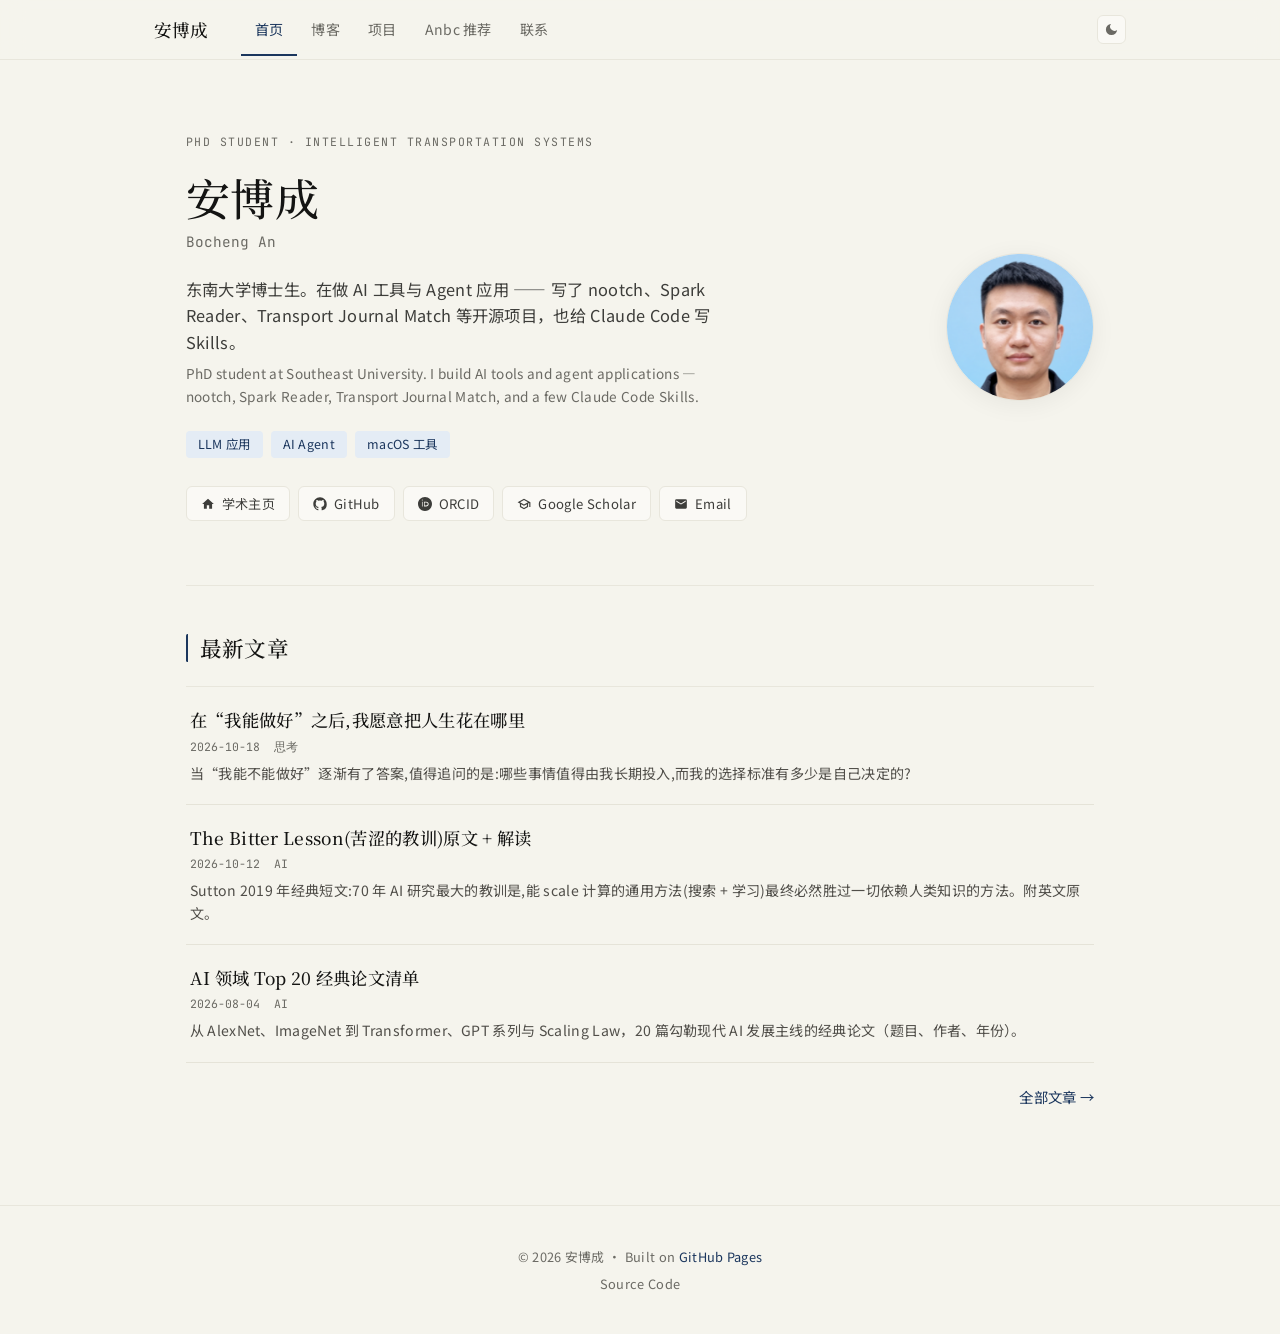
==== commit 09d7d806: "docs: 主页文案转向 AI 工具作者定位,精简博客卡片描述 - Hero tagline 从「交通运输工程博士生做 ITS 研究」改为「博士生,做 AI 工具与 Agent 应用」 - 点名 no" ====
--- a/index.html
+++ b/index.html
@@ -6,29 +6,39 @@
 <title>安博成 | Bocheng An</title>
 <link rel="icon" type="image/png" href="favicon.png">
 <link rel="apple-touch-icon" href="apple-touch-icon.png">
-<meta name="description" content="安博成（Bocheng An）的个人主页 — 东南大学交通运输工程博士生，研究方向为智能交通系统中的 AI 与数据科学。">
+<meta name="description" content="安博成（Bocheng An）的个人主页 — 东南大学博士生，做 AI 工具与 Agent 应用，开源项目包括 nootch、Spark Reader、Transport Journal Match。">
+<meta name="color-scheme" content="light dark">
 <meta property="og:title" content="安博成 | Bocheng An">
-<meta property="og:description" content="东南大学交通运输工程博士生，研究方向为智能交通系统中的 AI 与数据科学。">
+<meta property="og:description" content="东南大学博士生，做 AI 工具与 Agent 应用，开源项目包括 nootch、Spark Reader、Transport Journal Match。">
 <meta property="og:type" content="website">
+<meta property="og:url" content="https://xiaoan17.github.io/">
 <meta property="og:image" content="https://xiaoan17.github.io/banner.jpg">
+<script>
+// 主题引导:在首次绘制前写入 data-theme,避免深色用户看到浅色闪烁
+(function(){try{var t=localStorage.getItem('anbc-theme');if(t)document.documentElement.setAttribute('data-theme',t);}catch(e){}})();
+</script>
 <link rel="preconnect" href="https://fonts.googleapis.com">
 <link rel="preconnect" href="https://fonts.gstatic.com" crossorigin>
 <link href="https://fonts.googleapis.com/css2?family=JetBrains+Mono:wght@400;700&family=Noto+Sans+SC:wght@300;400;500;700&family=Noto+Serif+SC:wght@500&display=swap" rel="stylesheet">
+<link rel="stylesheet" href="css/theme.css">
 <link rel="stylesheet" href="css/style.css">
+<link rel="stylesheet" href="css/article.css">
+<link rel="alternate" type="application/rss+xml" title="安博成的博客" href="rss.xml">
 </head>
 <body>
 
 <!-- Navigation -->
 <nav class="site-nav">
   <div class="nav-inner">
-    <div class="nav-brand">安博成</div>
-    <div class="nav-tabs">
-      <div class="nav-tab active" data-page="home">首页</div>
-      <div class="nav-tab" data-page="blog">博客</div>
-      <div class="nav-tab" data-page="projects">项目</div>
-      <div class="nav-tab" data-page="recommend">Anbc 推荐</div>
-      <div class="nav-tab" data-page="contact">联系</div>
+    <div class="nav-brand" data-page="home">安博成</div>
+    <div class="nav-tabs" role="tablist">
+      <button class="nav-tab active" data-page="home" role="tab" aria-current="page">首页</button>
+      <button class="nav-tab" data-page="blog" role="tab">博客</button>
+      <button class="nav-tab" data-page="projects" role="tab">项目</button>
+      <button class="nav-tab" data-page="recommend" role="tab">Anbc 推荐</button>
+      <button class="nav-tab" data-page="contact" role="tab">联系</button>
     </div>
+    <button id="theme-toggle" class="theme-toggle" type="button" aria-label="切换深色模式"></button>
   </div>
 </nav>
 
@@ -43,17 +53,15 @@
           <h1 class="hero-name">安博成</h1>
           <div class="hero-name-en">Bocheng An</div>
           <p class="hero-tagline">
-            东南大学交通运输工程博士生，研究方向为智能交通系统中的 AI 与数据科学。
+            东南大学博士生。在做 AI 工具与 Agent 应用 —— 写了 nootch、Spark Reader、Transport Journal Match 等开源项目，也给 Claude Code 写 Skills。
           </p>
           <p class="hero-tagline-en">
-            PhD student at Southeast University, researching AI &amp; data science for intelligent transportation systems.
+            PhD student at Southeast University. I build AI tools and agent applications — nootch, Spark Reader, Transport Journal Match, and a few Claude Code Skills.
           </p>
           <div class="hero-chips">
-            <span class="hero-chip">车辆轨迹预测</span>
-            <span class="hero-chip">交通流预测</span>
-            <span class="hero-chip">驾驶风险评估</span>
-            <span class="hero-chip">轨迹规划</span>
-            <span class="hero-chip">LLM × 智能交通</span>
+            <span class="hero-chip">LLM 应用</span>
+            <span class="hero-chip">AI Agent</span>
+            <span class="hero-chip">macOS 工具</span>
           </div>
           <div class="social-links">
             <a class="social-link" href="https://xiaoan17.github.io/anbc/" target="_blank"><svg viewBox="0 0 24 24"><path d="M10 20v-6h4v6h5v-8h3L12 3 2 12h3v8z"/></svg>学术主页</a>
@@ -81,13 +89,7 @@
   <!-- 文章列表由 js/data/blog.js 渲染 -->
   <div id="page-blog" class="page">
     <div class="section-title">博客文章</div>
-    <div class="blog-list" id="blog-list">
-      <!-- Placeholder for future posts -->
-      <div class="blog-card" style="border-style: dashed; opacity: 0.5; cursor: default;">
-        <div class="blog-card-title">更多文章正在路上… ✍️</div>
-        <div class="blog-card-desc">后续将分享交通 AI、科研工具、编程实践等内容。</div>
-      </div>
-    </div>
+    <div class="blog-list" id="blog-list"></div>
   </div>
 
   <!-- ========== PROJECTS PAGE ========== -->
@@ -149,7 +151,7 @@
 <!-- Footer -->
 <footer class="site-footer">
   <div class="container">
-    <p>© 2026 安博成 · Built on <a href="https://pages.github.com/" target="_blank">GitHub Pages</a></p>
+    <p>© <span id="footer-year">2026</span> 安博成 · Built on <a href="https://pages.github.com/" target="_blank">GitHub Pages</a></p>
     <p style="margin-top: 6px;">
       <a href="https://github.com/xiaoan17/xiaoan17.github.io" target="_blank" style="color: var(--stone);">Source Code</a>
     </p>
@@ -162,6 +164,7 @@
 <script src="js/data/recommend.js"></script>
 <!-- 渲染与交互 -->
 <script src="js/render.js"></script>
+<script src="js/theme.js"></script>
 <script src="js/main.js"></script>
 
 </body>
--- a/css/theme.css
+++ b/css/theme.css
@@ -0,0 +1,43 @@
+/* ============================================================
+   主题变量 —— 全站共用(index.html 与各文章页)
+   浅色:暖纸质感;深色:同气质的暖暗色
+   ============================================================ */
+:root {
+  --parchment: #f5f4ed; --ivory: #faf9f5; --warm-sand: #e8e6dc;
+  --brand: #1B365D;
+  --near-black: #141413; --dark-warm: #3d3d3a; --olive: #504e49; --stone: #6b6a64;
+  --border: #e8e6dc; --border-soft: #e5e3d8; --tag-bg: #E4ECF5;
+  --nav-bg: rgba(245, 244, 237, 0.9);
+  --scroll-hint: linear-gradient(to right, rgba(245, 244, 237, 0), rgba(245, 244, 237, 1));
+  --shadow-sm: 0 4px 24px rgba(0, 0, 0, 0.06);
+  --shadow-hover: 0 8px 30px rgba(27, 54, 93, 0.10);
+  --serif: 'Noto Serif SC', 'Songti SC', 'STSong', Georgia, serif;
+  --sans: 'Noto Sans SC', -apple-system, 'PingFang SC', sans-serif;
+  --mono: 'JetBrains Mono', 'SF Mono', Consolas, monospace;
+}
+
+/* 系统深色:仅在用户未手动选择时跟随 */
+@media (prefers-color-scheme: dark) {
+  :root:not([data-theme="light"]) {
+    --parchment: #1a1916; --ivory: #232119; --warm-sand: #2c2a24;
+    --brand: #8FB4E3;
+    --near-black: #e8e5dc; --dark-warm: #cfccc2; --olive: #b3b0a6; --stone: #8b897f;
+    --border: #33312b; --border-soft: #2b2924; --tag-bg: #26313F;
+    --nav-bg: rgba(26, 25, 22, 0.9);
+    --scroll-hint: linear-gradient(to right, rgba(26, 25, 22, 0), rgba(26, 25, 22, 1));
+    --shadow-sm: 0 4px 24px rgba(0, 0, 0, 0.3);
+    --shadow-hover: 0 8px 30px rgba(0, 0, 0, 0.4);
+  }
+}
+
+/* 手动选择深色(优先级高于系统) */
+:root[data-theme="dark"] {
+  --parchment: #1a1916; --ivory: #232119; --warm-sand: #2c2a24;
+  --brand: #8FB4E3;
+  --near-black: #e8e5dc; --dark-warm: #cfccc2; --olive: #b3b0a6; --stone: #8b897f;
+  --border: #33312b; --border-soft: #2b2924; --tag-bg: #26313F;
+  --nav-bg: rgba(26, 25, 22, 0.9);
+  --scroll-hint: linear-gradient(to right, rgba(26, 25, 22, 0), rgba(26, 25, 22, 1));
+  --shadow-sm: 0 4px 24px rgba(0, 0, 0, 0.3);
+  --shadow-hover: 0 8px 30px rgba(0, 0, 0, 0.4);
+}
--- a/css/style.css
+++ b/css/style.css
@@ -1,12 +1,6 @@
+/* 颜色/字体变量见 css/theme.css(全站共用,含深色模式) */
 :root {
   --content-max: clamp(840px, 76vw, 1160px);
-  --parchment: #f5f4ed; --ivory: #faf9f5; --warm-sand: #e8e6dc;
-  --brand: #1B365D;
-  --near-black: #141413; --dark-warm: #3d3d3a; --olive: #504e49; --stone: #6b6a64;
-  --border: #e8e6dc; --border-soft: #e5e3d8; --tag-bg: #E4ECF5;
-  --serif: 'Noto Serif SC', 'Songti SC', 'STSong', Georgia, serif;
-  --sans: 'Noto Sans SC', -apple-system, 'PingFang SC', sans-serif;
-  --mono: 'JetBrains Mono', 'SF Mono', Consolas, monospace;
 }
 * { margin: 0; padding: 0; box-sizing: border-box; }
 ::selection { background: var(--tag-bg); color: var(--brand); }
@@ -15,6 +9,7 @@
 body {
   font-family: var(--sans); background: var(--parchment); color: var(--near-black);
   line-height: 1.65; letter-spacing: 0.02em; min-height: 100vh;
+  transition: background-color 0.2s, color 0.2s;
 }
 .mono { font-family: var(--mono); letter-spacing: 0; }
 a { color: var(--brand); text-decoration: none; }
@@ -23,21 +18,35 @@
 
 /* Nav */
 .site-nav {
-  position: sticky; top: 0; z-index: 90; background: rgba(245,244,237,0.9);
+  position: sticky; top: 0; z-index: 90; background: var(--nav-bg);
   backdrop-filter: blur(12px); border-bottom: 1px solid var(--border); padding: 0 32px;
 }
 .nav-inner { max-width: var(--content-max); margin: 0 auto; display: flex; align-items: center; }
 .nav-brand {
   font-family: var(--serif); font-weight: 500; font-size: 1.1em; letter-spacing: 0.02em;
   margin-right: 32px; padding: 15px 0; color: var(--near-black);
-}
-.nav-tabs { display: flex; overflow-x: auto; }
+  white-space: nowrap; flex-shrink: 0; cursor: pointer;
+}
+.nav-tabs {
+  display: flex; overflow-x: auto; scrollbar-width: none; flex: 1;
+}
+.nav-tabs::-webkit-scrollbar { display: none; }
 .nav-tab {
   padding: 15px 14px 13px; font-size: 0.88em; color: var(--stone); cursor: pointer;
-  border-bottom: 2px solid transparent; transition: color 0.15s; white-space: nowrap; user-select: none;
+  border: 0; border-bottom: 2px solid transparent; background: transparent; background-color: transparent;
+  appearance: none; -webkit-appearance: none; border-radius: 0; outline: none;
+  font-family: inherit; letter-spacing: inherit; line-height: inherit;
+  transition: color 0.15s; white-space: nowrap; user-select: none; flex-shrink: 0;
 }
 .nav-tab:hover { color: var(--near-black); }
 .nav-tab.active { color: var(--brand); border-bottom-color: var(--brand); }
+.theme-toggle {
+  flex-shrink: 0; margin-left: 12px; padding: 6px; border-radius: 6px;
+  border: 1px solid var(--border); background: var(--ivory); color: var(--stone);
+  cursor: pointer; display: inline-flex; align-items: center; justify-content: center;
+  transition: color 0.15s, border-color 0.15s;
+}
+.theme-toggle:hover { color: var(--brand); border-color: var(--brand); }
 
 /* Pages */
 .page { display: none; padding: 56px 0 96px; min-height: 70vh; }
@@ -49,7 +58,7 @@
 .hero-right { display: flex; flex-direction: column; align-items: center; }
 .hero-avatar {
   width: 148px; height: 148px; border-radius: 50%; overflow: hidden;
-  border: 1px solid var(--border); box-shadow: 0 4px 24px rgba(0,0,0,0.06);
+  border: 1px solid var(--border); box-shadow: var(--shadow-sm);
   background: var(--ivory);
 }
 .hero-avatar img {
@@ -83,7 +92,7 @@
 .social-link svg { width: 14px; height: 14px; fill: currentColor; flex-shrink: 0; }
 .social-link:hover {
   color: var(--brand); border-color: var(--brand); text-decoration: none;
-  box-shadow: 0 4px 24px rgba(0,0,0,0.05);
+  box-shadow: var(--shadow-sm);
 }
 
 /* Section Titles */
@@ -111,7 +120,11 @@
   font-family: var(--mono); font-size: 0.72em; color: var(--stone); letter-spacing: 0;
   display: flex; flex-wrap: wrap; gap: 8px 14px;
 }
-.blog-card-desc, .project-card-desc { font-size: 0.88em; color: var(--olive); line-height: 1.6; margin-top: 6px; }
+.blog-card-desc, .project-card-desc {
+  font-size: 0.88em; color: var(--olive); line-height: 1.6; margin-top: 6px;
+  display: -webkit-box; -webkit-line-clamp: 2; line-clamp: 2;
+  -webkit-box-orient: vertical; overflow: hidden;
+}
 .blog-card-tags { display: flex; gap: 6px; margin-top: 10px; flex-wrap: wrap; }
 .tag {
   font-size: 0.7em; padding: 2px 8px; border-radius: 3px;
@@ -129,7 +142,7 @@
 }
 a.featured-card:hover {
   text-decoration: none; border-color: var(--brand);
-  box-shadow: 0 8px 30px rgba(27,54,93,0.10);
+  box-shadow: var(--shadow-hover);
 }
 a.featured-card:hover .project-card-name { color: var(--brand); }
 .featured-card-img {
@@ -198,7 +211,23 @@
   .section-title { margin: 44px 0 20px; font-size: 1.2em; }
   .container { padding: 0 20px; }
   .site-nav { padding: 0 20px; }
-  .nav-tab { padding: 15px 10px 13px; font-size: 0.82em; }
+  .nav-brand { margin-right: 10px; font-size: 0.95em; }
+  .nav-tab { padding: 15px 7px 13px; font-size: 0.78em; }
   .contact-label { width: 92px; }
   .project-featured { grid-template-columns: 1fr; }
 }
+
+/* 打印:学术主页常被打印成 PDF,输出干净的文章样式 */
+@media print {
+  .site-nav, .theme-toggle, .social-links, .hero-chips { display: none; }
+  body { background: #fff; color: #000; }
+  .page { display: block !important; padding: 24px 0; min-height: 0; }
+  .hero { border-bottom: 2px solid #000; }
+  a { color: #000; text-decoration: underline; }
+}
+
+/* 尊重系统的减弱动效设置 */
+@media (prefers-reduced-motion: reduce) {
+  html { scroll-behavior: auto; }
+  *, *::before, *::after { transition: none !important; animation: none !important; }
+}
--- a/css/article.css
+++ b/css/article.css
@@ -0,0 +1,96 @@
+/* ============================================================
+   文章页公共样式(blog_*.html 共用)
+   颜色/字体变量见 css/theme.css —— 深色模式自动生效
+   使用方式:文章页 <body data-article> + .article-header / .article-body /
+            .article-meta / .article-footer / .article-nav
+   ============================================================ */
+
+/* 文章页基础 */
+body[data-article] {
+  font-family: var(--sans); background: var(--parchment); color: var(--dark-warm);
+  line-height: 1.75; letter-spacing: 0.02em; min-height: 100vh;
+  display: flex; flex-direction: column;
+  transition: background-color 0.2s, color 0.2s;
+}
+body[data-article] a { color: var(--brand); text-decoration: none; }
+body[data-article] a:hover { text-decoration: underline; text-underline-offset: 3px; }
+body[data-article] .container { max-width: clamp(720px, 62vw, 880px); }
+
+/* 站点导航(与 index.html 相同的结构,复用 style.css 中的 .site-nav 等样式) */
+
+/* 正文区 */
+.article-main { flex: 1; width: 100%; }
+.article-header { padding: 40px 0 28px; border-bottom: 1px solid var(--border); margin-bottom: 36px; }
+.article-title {
+  font-family: var(--serif); font-weight: 500; font-size: 1.9em; color: var(--near-black);
+  margin-bottom: 12px; line-height: 1.35; letter-spacing: 0.02em;
+}
+.article-meta {
+  font-family: var(--mono); color: var(--stone); font-size: 0.78em; letter-spacing: 0;
+  display: flex; flex-wrap: wrap; gap: 6px 14px;
+}
+.article-body { padding-bottom: 16px; }
+.article-body p { margin-bottom: 16px; }
+.article-body strong { color: var(--near-black); font-weight: 500; }
+.article-body h2, .article-body h3 {
+  font-family: var(--serif); font-weight: 500; color: var(--near-black);
+  margin: 32px 0 12px; line-height: 1.4;
+}
+.article-body h2 { font-size: 1.25em; }
+.article-body h3 { font-size: 1.1em; }
+.article-body ul, .article-body ol { margin: 0 0 16px 24px; }
+.article-body li { margin-bottom: 6px; }
+.article-body blockquote {
+  border-left: 2px solid var(--brand); padding: 8px 16px; margin: 20px 0;
+  background: var(--ivory); border-radius: 0 6px 6px 0; color: var(--olive);
+}
+.article-body code {
+  font-family: var(--mono); font-size: 0.88em; background: var(--ivory);
+  border: 1px solid var(--border-soft); border-radius: 4px; padding: 1px 6px;
+}
+.article-body pre {
+  background: var(--ivory); border: 1px solid var(--border); border-radius: 8px;
+  padding: 14px 16px; overflow-x: auto; margin: 20px 0; font-size: 0.85em; line-height: 1.6;
+}
+.article-body pre code { background: none; border: none; padding: 0; }
+.article-body img { max-width: 100%; border-radius: 8px; margin: 12px 0; }
+.article-body a { text-decoration: underline; text-underline-offset: 3px; }
+.article-body a:hover { color: var(--brand); }
+
+/* 上一篇 / 下一篇 */
+.article-nav {
+  display: grid; grid-template-columns: 1fr 1fr; gap: 16px;
+  margin-top: 48px; padding-top: 28px; border-top: 1px solid var(--border);
+}
+.article-nav-link {
+  display: block; padding: 14px 16px; border: 1px solid var(--border); border-radius: 8px;
+  background: var(--ivory); color: var(--near-black); transition: border-color 0.15s;
+}
+.article-nav-link:hover { text-decoration: none; border-color: var(--brand); }
+.article-nav-link.next { text-align: right; }
+.article-nav-label {
+  display: block; font-family: var(--mono); font-size: 0.7em; color: var(--stone);
+  letter-spacing: 1px; margin-bottom: 6px;
+}
+.article-nav-title { font-size: 0.9em; line-height: 1.5; }
+.article-nav-empty { visibility: hidden; }
+
+/* 文章页 footer */
+.article-footer { padding: 28px 0 8px; text-align: center; }
+body[data-article] .site-footer {
+  text-align: center; padding: 28px 0; border-top: 1px solid var(--border);
+  color: var(--stone); font-size: 0.8em;
+}
+
+@media (max-width: 768px) {
+  body[data-article] .container { padding: 0 20px; }
+  .article-title { font-size: 1.55em; }
+  .article-header { padding: 28px 0 22px; margin-bottom: 28px; }
+  .article-nav { grid-template-columns: 1fr; }
+}
+
+@media print {
+  body[data-article] { background: #fff; color: #000; }
+  body[data-article] .site-nav, .article-nav { display: none; }
+  .article-body a { color: #000; }
+}
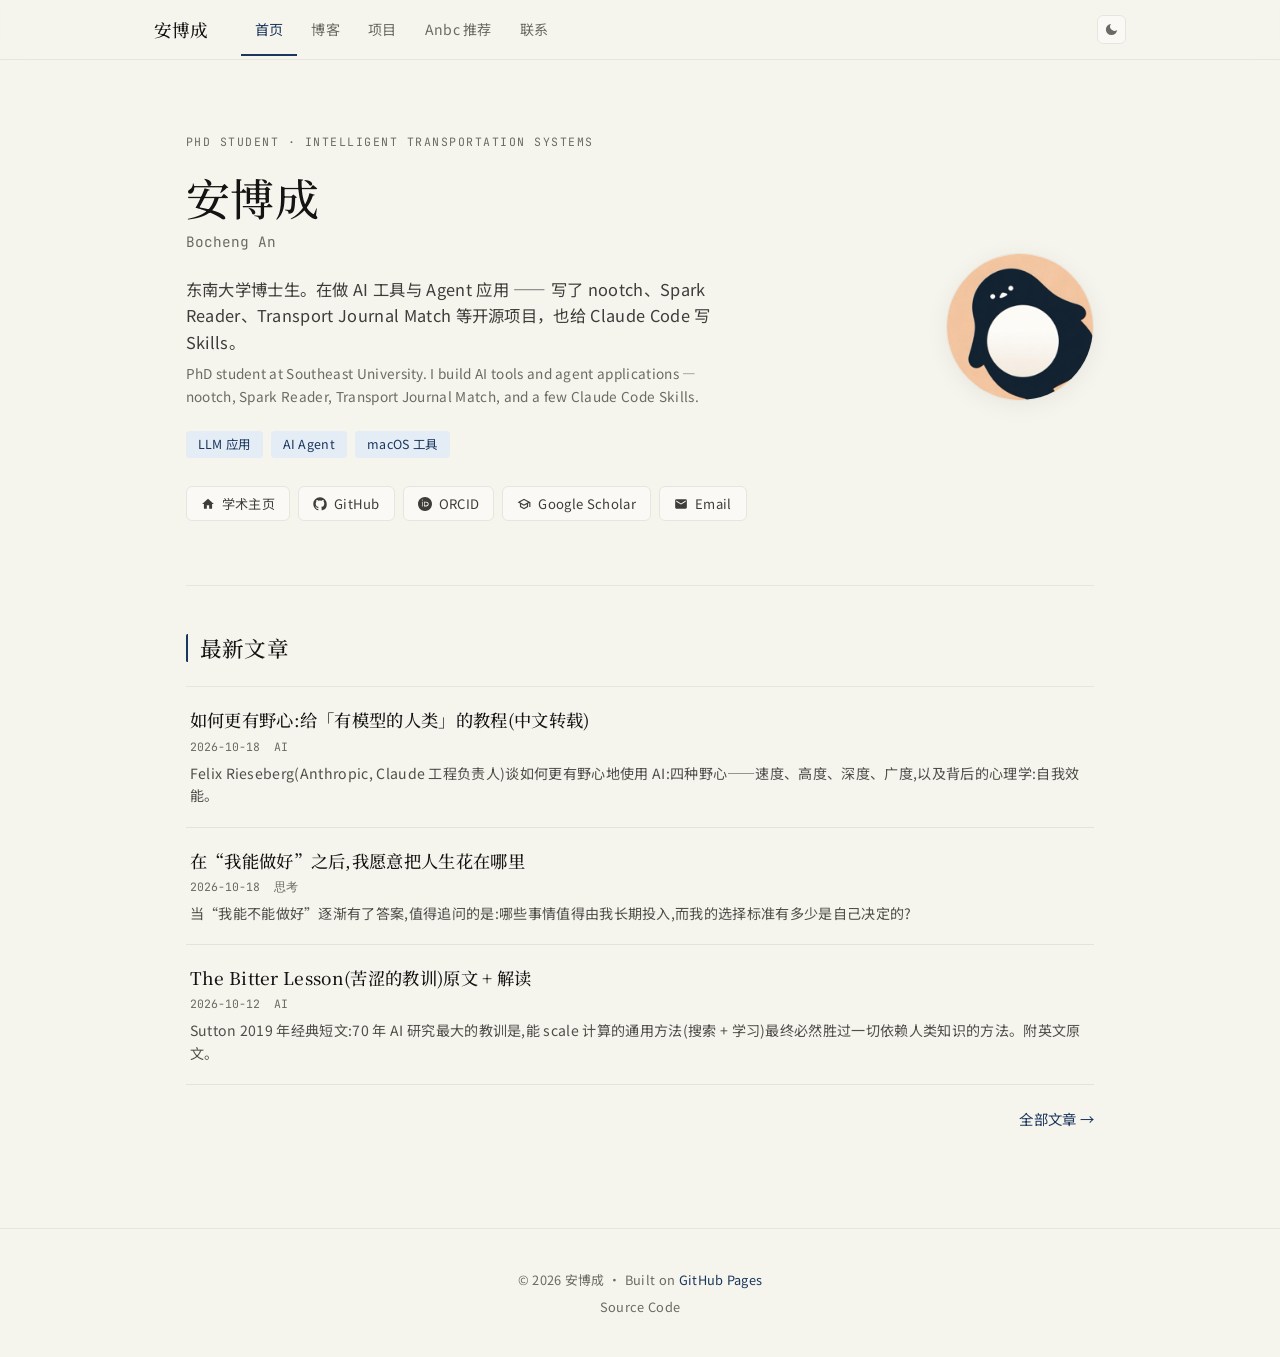
==== commit bd00b358: "feat: 头像从证件照换成企鹅 Logo" ====
--- a/index.html
+++ b/index.html
@@ -72,7 +72,7 @@
           </div>
         </div>
         <div class="hero-right">
-          <div class="hero-avatar"><img src="avatar.png" alt="安博成"></div>
+          <div class="hero-avatar"><img src="apple-touch-icon.png" alt="安博成"></div>
         </div>
       </div>
     </div>
--- a/css/style.css
+++ b/css/style.css
@@ -62,7 +62,7 @@
   background: var(--ivory);
 }
 .hero-avatar img {
-  width: 100%; height: 100%; object-fit: cover; object-position: center 15%;
+  width: 100%; height: 100%; object-fit: cover; object-position: center center;
 }
 .hero-eyebrow {
   font-family: var(--mono); font-size: 0.72em; letter-spacing: 1.5px; text-transform: uppercase;
